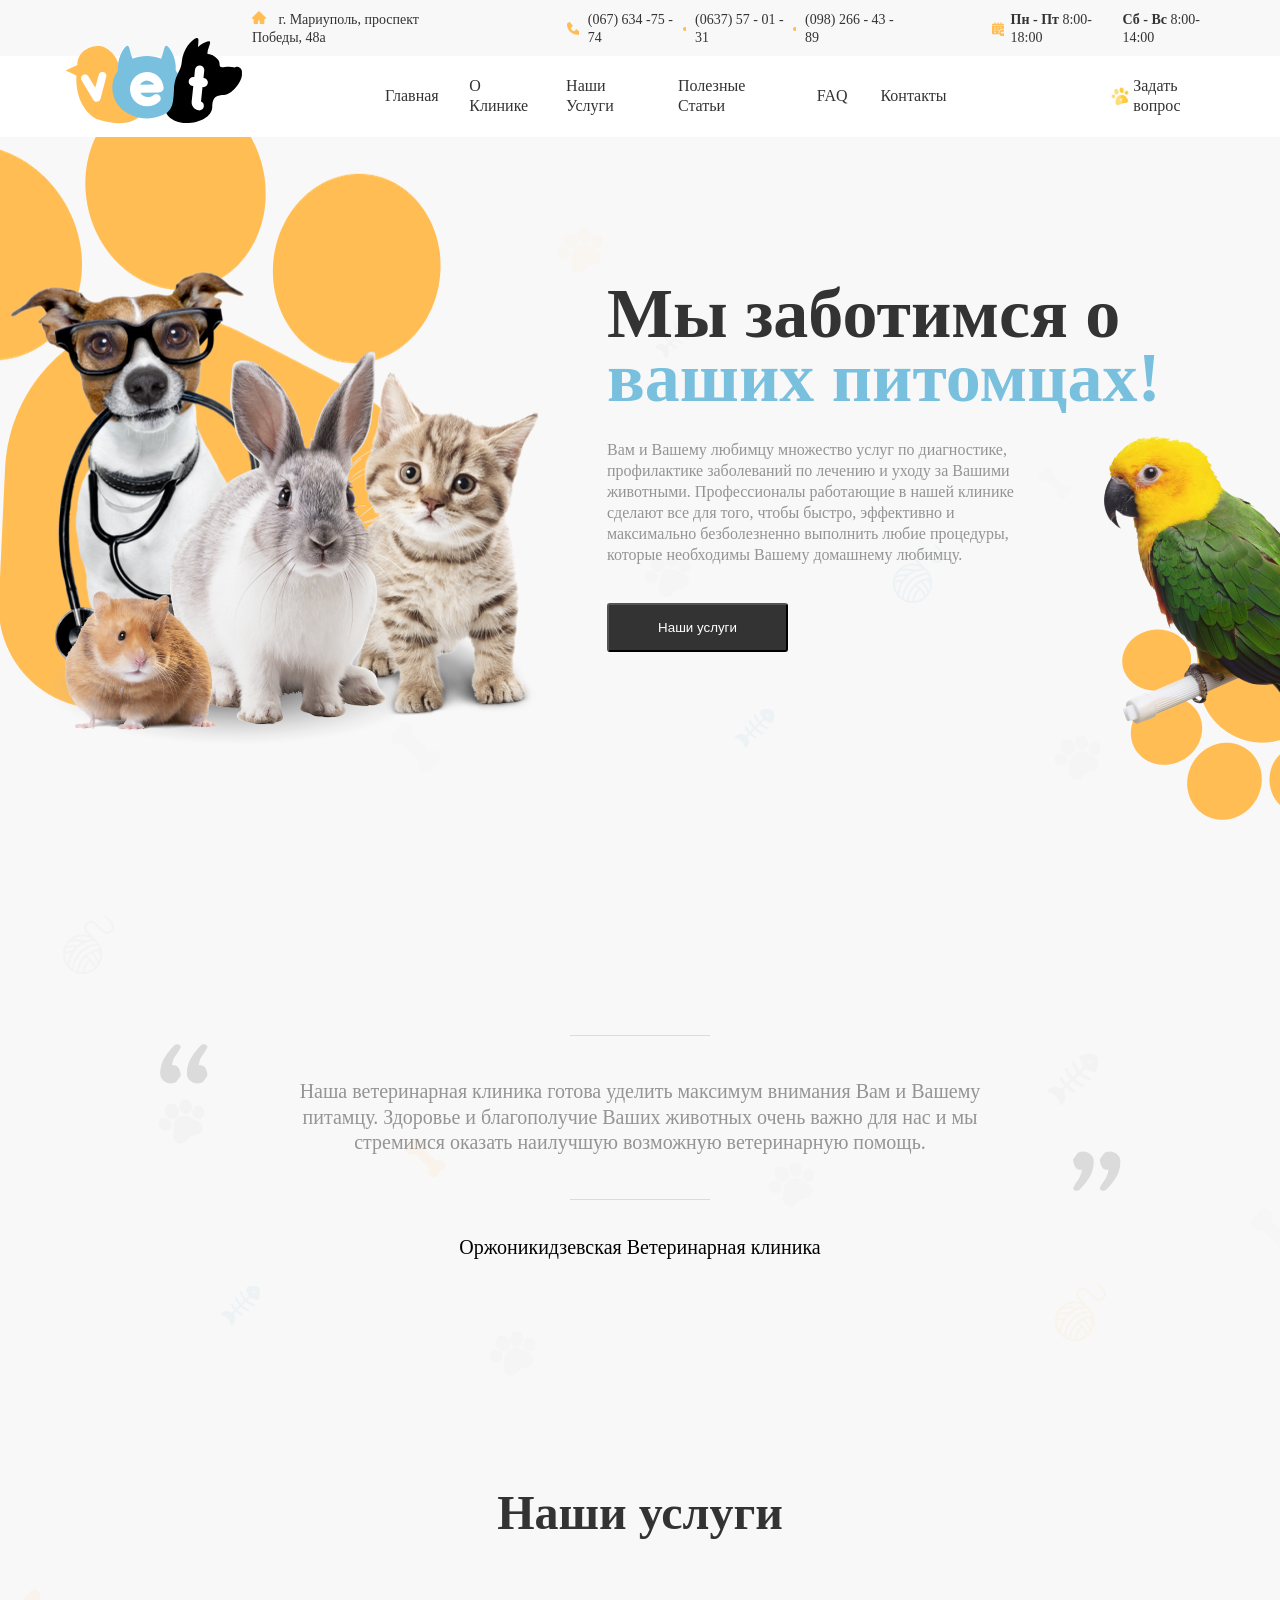
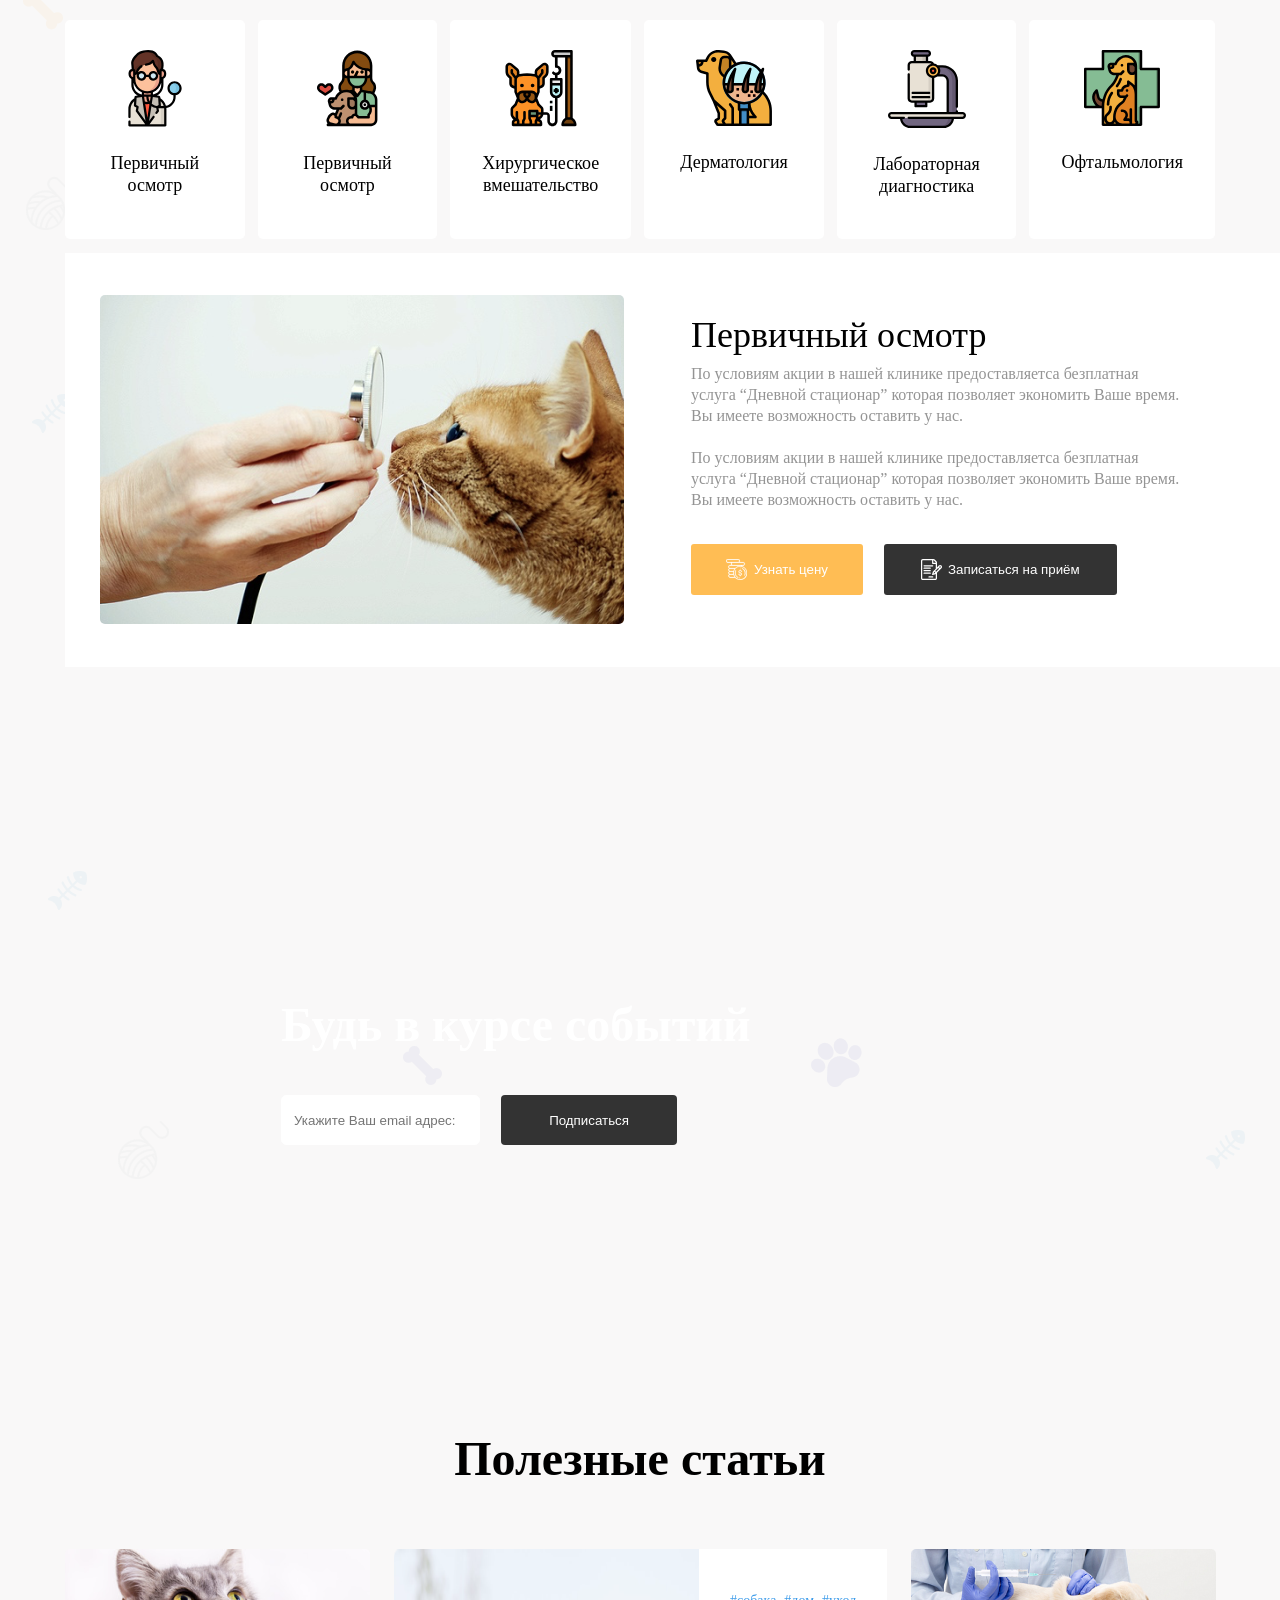
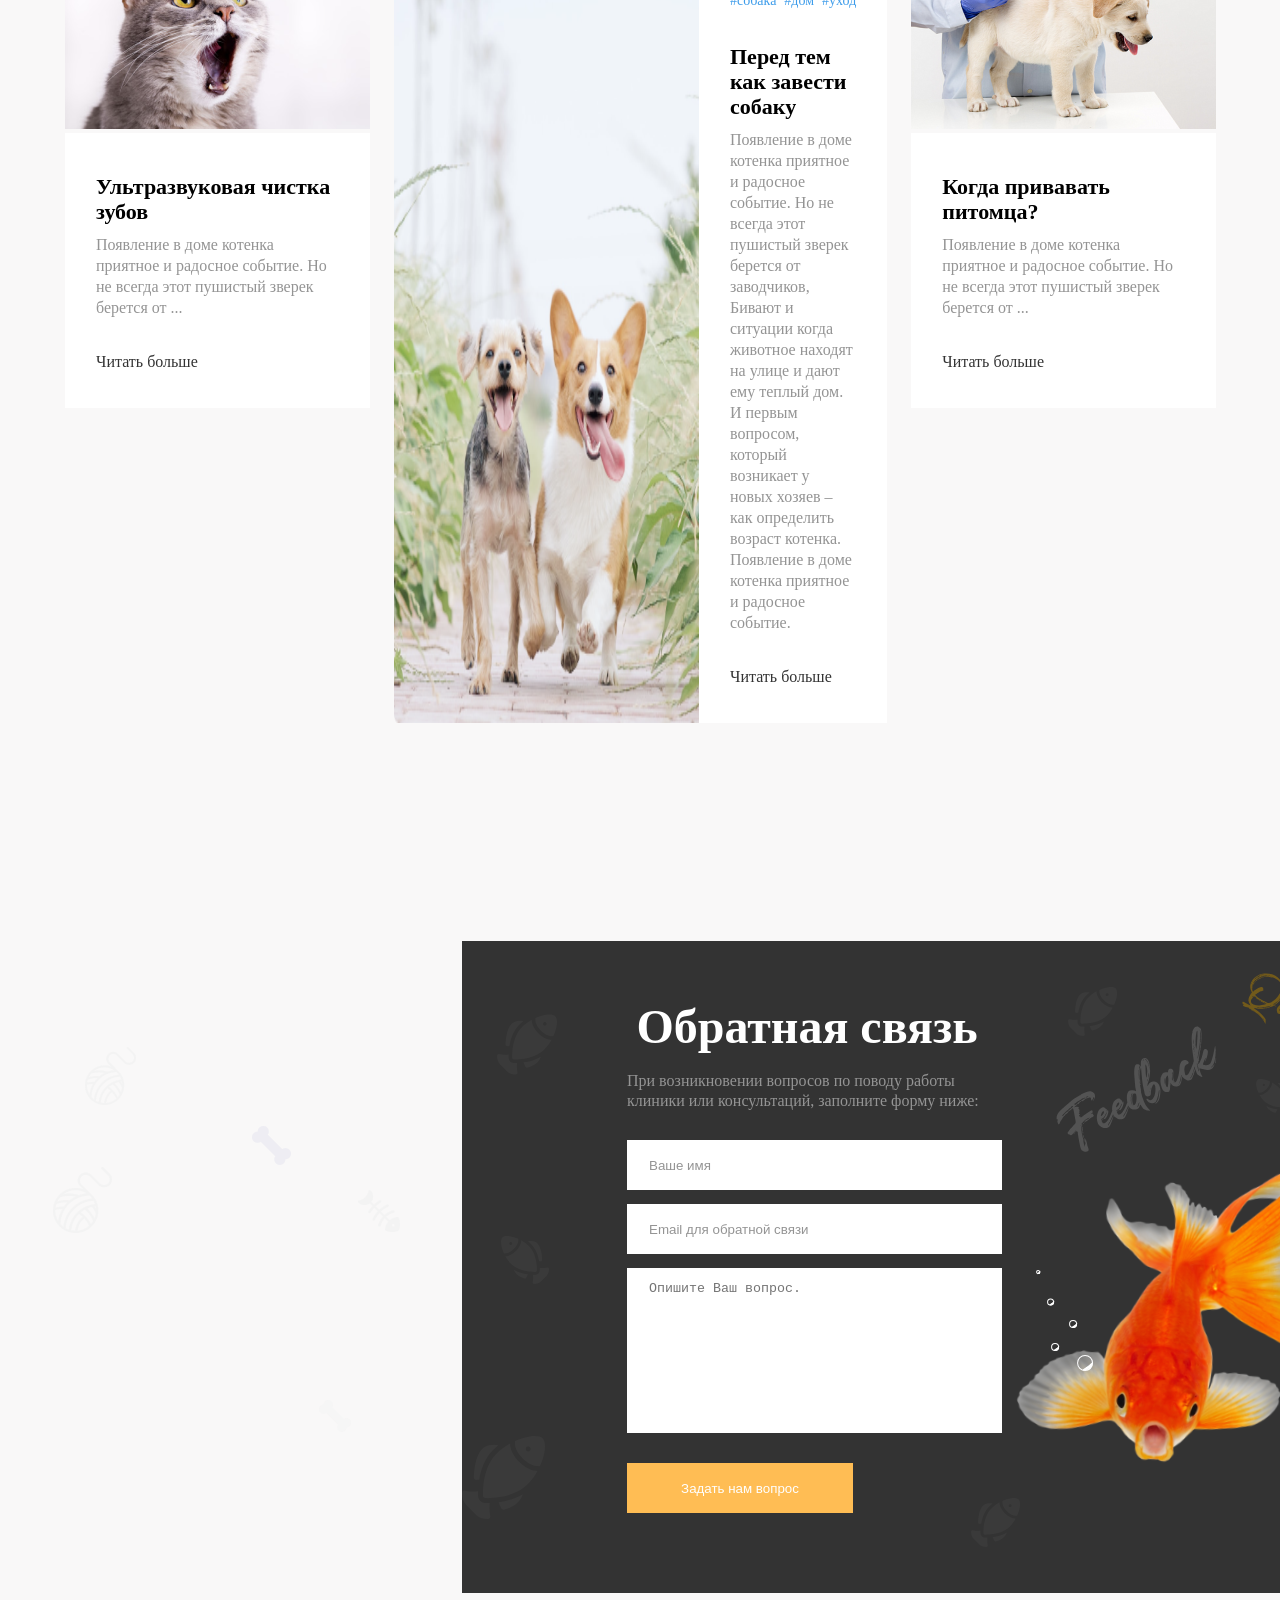
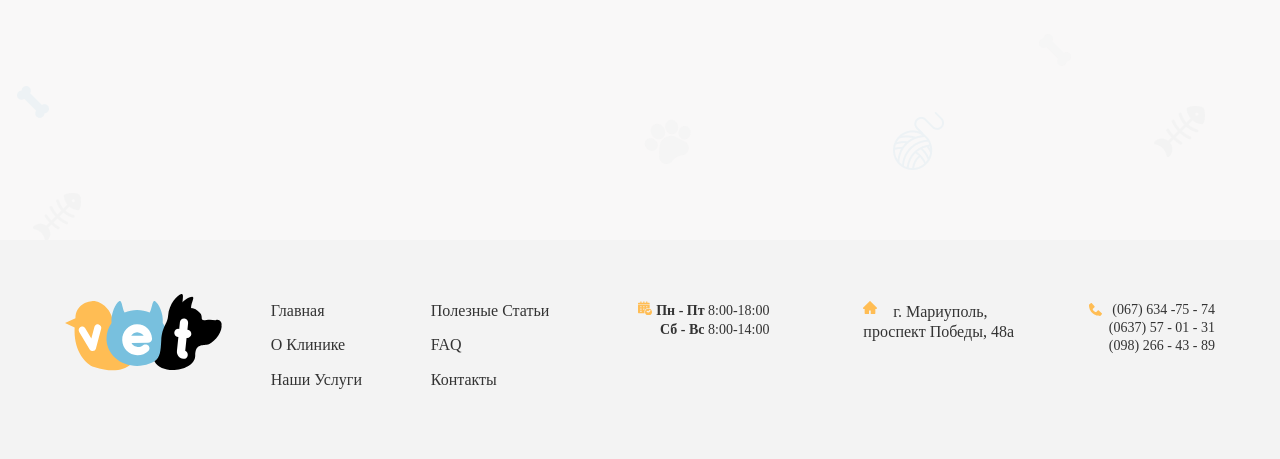
==== index.html @ 89ca469c "Birinchi commit" ====
<!DOCTYPE html>
<html lang="en">

<head>
    <meta charset="UTF-8">
    <meta name="viewport" content="width=device-width, initial-scale=1.0">
    <link rel="stylesheet" href="./main.css">
    <script src="./script.js"></script>
    <title>Exam</title>

</head>

<body>

    <header class="header-section header">
        <div class="header-topbox">
            <div class="container">
                <div class="header__top">
                    <address class="address header__address">
                        г. Мариуполь, проспект Победы, 48a
                    </address>
                    <ul class="header__top__contact__list">
                        <li class="contact__list__item"><a href="tel:0676347574" class="contact__list__link">
                                (067) 634 -75 - 74
                            </a></li>
                        <li class="contact__list__item"><a href="tel:0637570131" class="contact__list__link">(0637) 57 -
                                01 - 31</a></li>
                        <li class="contact__list__item"><a href="tel:098 2664389" class="contact__list__link">(098) 266
                                - 43 - 89</a></li>
                    </ul>
                    <ol class="header__top__time__list">
                        <li class="time__list__item">
                            <a href="#" class="time__list__link">
                                <strong>Пн - Пт </strong><time datetime="08:00-18:00">8:00-18:00</time>
                            </a>
                        </li>
                        <li class="time__list__item"><a href="#" class="time__list__link">

                                <strong>Сб - Вс </strong> <time datetime="08:00-14:00">8:00-14:00</time>

                            </a></li>
                    </ol>
                </div>
            </div>
        </div>
        <div class="header-bottombox">
            <div class="container">
                <div class="header__bottom">
                    <a href="./index.html" class="header__logo__link"><img src="./images/logo.svg" alt="logo img"
                            class="header__logo" width="177.55px" height="86.23px"></a>
                    <ul class="header__bottom__navlist">
                        <li class="navlist__item active"><a href="#" class="navlist__item__link ">Главная</a></li>
                        <li class="navlist__item"><a href="#" class="navlist__item__link">О Клинике</a></li>
                        <li class="navlist__item"><a href="#" class="navlist__item__link">Наши Услуги</a></li>
                        <li class="navlist__item"><a href="#" class="navlist__item__link">Полезные Статьи</a></li>
                        <li class="navlist__item"><a href="#" class="navlist__item__link">FAQ</a></li>
                        <li class="navlist__item"><a href="#" class="navlist__item__link">Контакты</a></li>
                    </ul>
                    <a href="#" class="header__bottom__ask">Задать вопрос</a>
                </div>
            </div>
        </div>
    </header>

    <main class="main">
        <section class="main-section">
            <div class="container">

                <div class="main-box">
                    <div class="main-info">
                        <h1 class="main__info__title">Мы заботимся о <span>ваших питомцах!</span></h1>
                        <div class="main__info__text text">
                            <p>Вам и Вашему любимцу множество услуг по диагностике, профилактике заболеваний по лечению
                                и уходу
                                за Вашими животными. Профессионалы работающие в нашей клинике сделают все для того,
                                чтобы
                                быстро, эффективно и максимально безболезненно выполнить любие процедуры, которые
                                необходимы
                                Вашему домашнему любимцу.</p>
                        </div>
                        <button class="button our__services__button">
                            Наши услуги
                        </button>
                    </div>
                </div>
            </div>
        </section>
        <section class="aside-section">
            <aside class="aside">
                <div class="container">
                    <div class="line"></div>
                    <div class="quotation-box">
                        <blockquote class="quotation-text">
                            Наша ветеринарная клиника готова уделить максимум внимания Вам и Вашему питамцу. Здоровье и
                            благополучие Ваших животных очень важно для нас и мы стремимся оказать наилучшую возможную
                            ветеринарную помощь.
                        </blockquote>
                    </div>
                    <div class="line"></div>
                    <div class="cite-box">
                        <cite class="cite">Оржоникидзевская Ветеринарная клиника</cite>
                    </div>
                </div>
            </aside>

        </section>


        <section class="services-section">
            <div class="container">
                <h2 class="services__title">Наши услуги</h2>
                <ul class="services__list">
                    <li class="services__list__item">
                        <img src="./images/see-doctor.svg" alt="see doctor image" class="services__list__image"
                            width="54" height="77">
                        <h3 class="service__list__item__title">Первичный осмотр</h3>
                    </li>
                    <li class="services__list__item">
                        <img src="./images/medic-check.svg" alt="medic check image" class="services__list__image"
                            width="61" height="77">
                        <h3 class="service__list__item__title">Первичный осмотр</h3>
                    </li>
                    <li class="services__list__item">
                        <img src="./images/filled_outline.svg" alt="filled outline" class="services__list__image"
                            width="72" height="77">
                        <h3 class="service__list__item__title">Хирургическое вмешательство</h3>
                    </li>

                    <li class="services__list__item">
                        <img src="./images/dermatologiya.svg" alt="see doctor image" class="services__list__image"
                            width="76" height="76">
                        <h3 class="service__list__item__title">Дерматология</h3>
                    </li>

                    <li class="services__list__item">
                        <img src="./images/labaratoriya.svg" alt="see doctor image" class="services__list__image"
                            width="78" height="78">
                        <h3 class="service__list__item__title">Лабораторная диагностика</h3>
                    </li>
                    <li class="services__list__item">
                        <img src="./images/oftalmologiya.svg" alt="see doctor image" class="services__list__image"
                            width="76" height="76">
                        <h3 class="service__list__item__title">Офтальмология</h3>
                    </li>
                </ul>



                <div class="fist-check">
                    <img src="./images/cat.png" alt="cat in checking image " class="first__chek__image">
                    <div class="check__info">
                        <h2 class="check__info__title">
                            Первичный осмотр
                        </h2>
                        <p class="check__info__text text">
                            По условиям акции в нашей клинике предоставляетса безплатная услуга “Дневной стационар”
                            которая позволяет экономить Ваше время. Вы имеете возможность оставить у нас. <br>
                            <br>
                            По условиям акции в нашей клинике предоставляетса безплатная услуга “Дневной стационар”
                            которая позволяет экономить Ваше время. Вы имеете возможность оставить у нас.
                        </p>
                        <div class="check__info__buttons">
                            <button class="button__price">Узнать цену</button>
                            <button class="registration">Записаться на приём</button>
                        </div>
                    </div>
                </div>
            </div>
        </section>


        <section class="newsletter-signup">
            <div class="container">
                <div class="signup-content">
                    <h2 class="signup-title">Будь в курсе событий</h2>
                    <form action="https://echo.htmlacademy.ru" class="signup-form" id="newsletterForm" method="post">
                        <input type="email" id="email" name="email" class="email-input"
                            placeholder="Укажите Ваш email адрес:" required>

                        <button type="submit" class=" button signup-button">Подписаться</button>
                    </form>

                </div>
            </div>
        </section>

        <section class="about__animals">
           <div class="container">
            <h2 class="animals__title">Полезные статьи</h2>
            <ol class="animals__list">
                <li class="animals__list__item"><img src="./images/openmouse__cat.png" alt="open mouse cat" class="animal-img">
                    <div class="animalslist__iteminfo">
                    <h3 class="animalslist__itemtitle">
                        Ультразвуковая чистка зубов
                    </h3>
                    <p class="animalslist__itemtext text">Появление в доме котенка приятное и радосное событие. Но не всегда этот пушистый зверек берется от ...</p>
                    <a href="#" class="animalslist__itemlink">Читать больше</a></div>
                </li>
                
                <li class="animals__list__item animals__list__item2"><img src="./images/twodog.png" alt="two dog img" class="animal-img">
                 <div class="animalslist__iteminfo">
                    <ul class="linklist">
                        <li class="linklist__item"> <a href="#" class="linklist__itemlink">#собака</a></li>
                        <li class="linklist__item"> <a href="#" class="linklist__itemlink">#дом</a></li>
                        <li class="linklist__item"> <a href="#" class="linklist__itemlink">#уход</a></li>
                       </ul>
                        <h3 class="animalslist__itemtitle">
                            Перед тем как завести собаку
                        </h3>
                        <p class="animalslist__itemtext text">Появление в доме котенка приятное и радосное событие. Но не всегда этот пушистый зверек берется от заводчиков, Бивают и ситуации когда животное находят на улице и дают ему теплый дом. И первым вопросом, который возникает у новых хозяев – как определить возраст котенка. Появление в доме котенка приятное и радосное событие.</p>
                        <a href="#" class="animalslist__itemlink">Читать больше</a>
                 </div>
                </li>


                <li class="animals__list__item"><img src="./images/puppy.png" alt="little puppy" class="animal-img">
                    <div class="animalslist__iteminfo">
                    <h3 class="animalslist__itemtitle">
                        Когда привавать питомца?                    </h3>
                    <p class="animalslist__itemtext text">Появление в доме котенка приятное и радосное событие. Но не всегда этот пушистый зверек берется от ...</p>
                    <a href="#" class="animalslist__itemlink">Читать больше</a></div>
                </li>
            </ol>
           </div>
        </section>

        <section class="map-section">
        
                <div class="map-wrapper">
                    <iframe src="https://yandex.uz/map-widget/v1/?ll=69.278268%2C41.344172&mode=search&ol=geo&ouri=ymapsbm1%3A%2F%2Fgeo%3Fdata%3DCgoxNTIyNDkyOTQyEilPyrt6YmVraXN0b24sIFRvc2hrZW50LCBJZnRpeG9yIGtvyrtjaGFzaSIKDbmNikIVBWIlQg%2C%2C&utm_campaign=desktop&utm_medium=search&utm_source=maps&z=14.57" width="462" height="652"></iframe>
                    <div class="map-background"> <div class="container">
                <div class="contact-part">
                    <h2 class="contact-title">Обратная связь</h2>
                  <div class="contact-paragraph"><p >При возникновении вопросов по поводу работы клиники или консультаций, заполните форму ниже:</p></div>  
                    <form class="contact-form" action="https://echo.htmlacademy.ru" method="post">
                        <input class="name-input" type="text" name="name" placeholder="Ваше имя" required>
                        <input type="input-email" name="email" placeholder="Email для обратной связи" required>
                        <textarea class="text-area" name="message" placeholder="Опишите Ваш вопрос." rows="4" required></textarea>
                        <button class="question" type="submit">Задать нам вопрос</button>
                    </form>
                    <div id="message"></div>
                </div>
            </div></div>
               
            </div>
        </section>








    </main>


<!----------------------------------Footer section--------------------------------------->

    <footer class="footer">
        <div class="container">
            <ul class="footer__list">
                <li class="footerlist__item"> 
                    <a href="./index.html" class="footer__logo__link"><img
                            src="./images/logo.svg" alt="footer logo image" widt="158" height="76.74"
                            class="footer__logo__img"></a></li>
                <li class="footerlist__item footer__navone">
                    <ul class="footernav">
                        <li class="footernav__item"><a href="#" class="navlist__item__link">Главная</a></li>
                        <li class="footernav__item"><a href="#" class="navlist__item__link">О Клинике</a></li>
                        <li class="footernav__item"><a href="#" class="navlist__item__link">Наши Услуги</a></li>
                    </ul>
                </li>
                <li class="footerlist__item footer__navtwo">
                    <ul class="footernav">
                        <li class="footernav__item"><a href="#" class="navlist__item__link">Полезные Статьи</a></li>
                        <li class="footernav__item"><a href="#" class="navlist__item__link">FAQ</a></li>
                        <li class="footernav__item"><a href="#" class="navlist__item__link">Контакты</a></li>
                    </ul>
                </li>
                <li class="footerlist__item footerlist__timeitem ">
                    <ol class="footer__time__list">
                        <li class="footer__timelist__item">
                            <a href="#" class="footer__timelist__link">
                                <strong>Пн - Пт </strong><time datetime="08:00-18:00">8:00-18:00</time>
                            </a>
                        </li>
                        <li class="footer__timelist__item">
                            <a href="#" class="footer__timelist__link">
                                <strong>Сб - Вс </strong> <time datetime="08:00-14:00">8:00-14:00</time>
                            </a>
                        </li>
                    </ol>
                </li>
                <li class="footerlist__item foooterlist__addressitem">
                        <address class="address footer__address">
                            г. Мариуполь, проспект Победы, 48a
                        </address>
                </li>
                <li class="footerlist__item">
                    <ul class="footer__contact__list">
                        <li class="footercontact__listitem"><a href="tel:0676347574" class="footercontact__listlink">
                                (067) 634 -75 - 74
                            </a></li>
                        <li class="footercontact__listitem"><a href="tel:0637570131" class="footercontact__listlink">(0637) 57 -
                                01 - 31</a></li>
                        <li class="footercontact__listitem"><a href="tel:098 2664389" class="footercontact__listlink">(098) 266
                                - 43 - 89</a></li>
                    </ul>
                </li>
            </ul>
        </div>
    </footer>

<!----------------------------------/Footer section--------------------------------------->
</body>

</html>
---- main.css ----
@font-face {
    font-family: "Futura PT", "Arial", sans-serif;
    src: url("./fonts/FuturaCyrillicMedium.woff2") format("woff2");
}

* {
    margin: 0;
    padding: 0;
    box-sizing: border-box;
}

.container {
    max-width: 1433px;
    margin: 0 auto;
    padding: 0 65px;
}

body {
    background-image: url("./images/bgimg.png");
    font-family: "Future PT";
    background-color: #F9F8F8;
    overflow-x:hidden;
}

a {
    text-decoration: none;
}

ol,
ul {
    list-style: none;
}

.button {
    background-color: #333333;
    padding: 15px 48px;
    color: white;
    border-radius: 3px;
    cursor: pointer;
}
.address{
    font-style: normal;
    color: #333333;
    font-weight: 500;
    line-height: 17.95px;
}
.address::before {
    background-image: url("./images/address_img.svg");
    background-repeat: no-repeat;
    display: inline-block;
    content: "";
    margin-right: 9px;
}
.text{
   
    font-size: 16px;
    font-weight: 400;
    line-height: 21px;
    color: #949494;

    
}




.header-topbox {

    background-color: #F9F8F8;
    background-image: none;

}

.header__top {
    width: 100%;
    display: flex;
    gap: 98px;
    padding: 11px 0 9px 187px;
}


.header__address::before {
    width: 14px;
    height: 13px;
}

.header__address {
   
    
    font-size: 14px;
    line-height: 17.95px;
    margin-right: 8px;


}

.header__top__contact__list {
    display: flex;
    gap: 9px;
}

.contact__list__item {
    display: flex;
    align-items: center;
}

.contact__list__item::before {
    background-repeat: no-repeat;
    display: inline-block;
    margin-right: 9px;
    content: "";
}

.contact__list__item:nth-child(1)::before {
    
    background-image: url("./images/tel_img.svg");
    width: 14px;
    height: 13px;
}

.contact__list__item:nth-child(2)::before {
    background-image: url("./images/ellipse.svg");
    width: 4px;
    height: 4px;
}

.contact__list__item:nth-child(3)::before {
    background-image: url("./images/ellipse.svg");
    width: 4px;
    height: 4px;
}

.contact__list__link {

    font-size: 14px;
    font-weight: 500;
    line-height: 17.95px;
    color: #333333;


}

.header__top__time__list {
    display: flex;
    gap: 17px;

}

.time__list__item {
    display: flex;
    align-items: center;
}

.time__list__item:nth-child(1)::before {
    background-image: url("./images/calendar.svg");
    background-repeat: no-repeat;
    display: inline-block;
    margin-right: 7px;
    width: 14px;
    height: 14px;
    content: "";
}

.time__list__link {
    font-size: 14px;
    font-weight: 500;
    line-height: 17.95px;
    color: #333333;
}

.header-bottombox {
    background-color: white;
}

.header__bottom {
    display: flex;
    align-items: center;
    position: relative;
    padding: 20px 0;
    width: 100%;
}

.header__logo__link {
    position: absolute;
    top: -18px;

}

.header__bottom__navlist {
    width: 692px;
    display: flex;
    align-items: center;
    justify-content: space-between;
    margin-right: 163px;
    margin-left: 287px;
}

.navlist__item__link,
.header__bottom__ask {
    font-size: 16px;
    font-weight: 500;
    line-height: 20.51px;
    color: #333333;
}

.navlist__item {
    display: flex;
    align-items: center;
}

.navlist__item::before {
    opacity: 0;
    display: inline-block;
    background-image: url("./images/active.svg");
    background-repeat: no-repeat;
    background-size: cover;
    width: 20.85px;
    height: 20.85px;
    content: "";
    margin-right: 12.14px;

}

.navlist__item:hover::before {
    opacity: 1;
}

.header__bottom__ask {
    display: flex;
    align-items: center;
}

.header__bottom__ask::before {
    display: inline-block;
    background-image: url("./images/petimg.png");
    background-repeat: no-repeat;
    background-size: cover;
    width: 23px;
    height: 21px;
    content: "";
    margin-right: 4px;
}

.main-section {
    background-size: 870px 834px, 350px 430px;
    background-image: url("./images/vet_clinic_resized.png"), url("./images/birdd_resized.png");
    background-repeat: no-repeat;
    background-position: calc(50% - 504px) calc(50% - 215px), calc(50% + 608px) calc(50% + 65px);
}

.main-box {
    padding: 145px 0 290px;
    display: flex;
    justify-content: flex-end;
}

.main-info {
    width: 608px;
}

.main__info__title {
    font-size: 70px;
    font-weight: 700;
    line-height: 64px;
    color: #333333;
    margin-bottom: 29px;
}

span {
    color: rgb(120, 192, 222)
}

.main__info__text {
    width: 440px;
    margin-bottom: 38px;
}

.our__services__button {
    width: 181px;
    margin-bottom: 93px;

}

.aside {
    width: 1134px;
    margin: 0 auto;
    display: flex;
    align-items: center;
}

.line {
    width: 140px;
    height: 1px;
    background-color: #DBDBDB;
    margin: 0 auto;
}

.quotation-box {

    display: flex;
    padding: 43px 105px;
    position: relative;
}

.quotation-text {
    width: 753px;
    font-size: 20px;
    font-weight: 400;
    line-height: 25.64px;
    text-align: center;
    color: #949494;
}

.quotation-box::before {
    position: absolute;
    top: 8px;
    left: 0;
    display: inline-block;
    background-image: url("./images/quoteee.svg");
    background-repeat: no-repeat;
    background-size: 50px 40px;
    width: 50px;
    height: 40px;
    content: "";


}

.quotation-box::after {
    position: absolute;
    bottom: 8px;
    right: 0;
    display: inline-block;
    background-image: url("./images/quotee.svg");
    background-repeat: no-repeat;
    background-size: 50px 40px;
    width: 50px;
    height: 40px;
    content: "";

}

cite {
    display: block;
    width: 100%;
    text-align: center;
    margin: 35px auto;
    font-size: 20px;
    font-weight: 500;
    line-height: 25.64px;
    font-style: normal;

}


/* service section styles */
.services-section {
    padding: 127px 0;
}

.services__title {
    margin: 64px auto 80px;
    text-align: center;
    font-size: 48px;
    font-weight: 700;
    line-height: 54px;
    color: #333333;

}

.services__list {
    display: flex;
    gap: 13px;
    justify-content: center;
}

.services__list__item {
    width: 193px;
    background-color: white;
    border-radius: 5px;
    text-align: center;
    padding: 30px 32px;

}

.services__list__image {
    margin-bottom: 21px;

}

.service__list__item__title {
    margin-bottom: 12px;
    font-size: 18px;
    font-weight: 500;
    line-height: 22px;

}

.fist-check {
    width: 1223px;
    background-color: white;
    display: flex;
    align-items:center;
    gap:67px;
    margin:14px auto;
    padding: 42px 105px 43px 35px ;
}
.first__chek__image{
    border-radius: 5px;
}
.check__info__title{
    font-size: 36px;
    font-weight: 500;
    line-height: 20px;
    text-align: left;
    margin-bottom:18px;

  
}
.check__info__text{
    margin-bottom: 34px;
}

.check__info__buttons{
    display: flex;
    gap:21px;
}
.button__price{
        background-color:  #FFBD54;
        border-radius: 3px;
    padding:15px 35px;
    border: none;
    color:white;
    display: flex;
    align-items: center;
}
.button__price::before{
    background-repeat: no-repeat;
    display: inline-block;
    margin-right: 7px;
    content: "";
    background-image: url("./images/money.svg");
    width: 21px;
    height: 21px;
  
}
.registration{
    background-color: #333333;
    border-radius: 3px;
   padding:15px 37px;
   border: none;
   color:white;
   display: flex;
   align-items: center;

}
.registration::before{
    background-repeat: no-repeat;
    display: inline-block;
    margin-right: 6px;
    content: "";
    background-image: url("./images/registration-icon.svg");
    width: 21px;
    height: 21px;
  
}

/* News letter signup section styles */


.newsletter-signup {
    background-image: url("./images/dogblue.svg");
    background-size: contain;
    background-position: center;
    background-repeat: no-repeat;
    align-items: center;
    position: relative; 
    padding:80px 0 0 0 ;
  }
  
  .email-input {
    padding: 12px;
    border: 1px solid #ccc;
    border-radius: 4px;
    outline: none;
    box-sizing: border-box;
  }
  
  .email-input:focus {
    border-color: orange;
    border-width: 2px;
    color:#333;
  }
  
  
  .signup-content {
    padding: 127px 538px 153px 216px;
    color: #333;
  }
  
  .signup-title {
    color: #FFFFFF;
    width: 494px;
    height: 48px;
    font-size: 48px;
    font-weight: 700;
    line-height: 20px;
    margin-bottom: 32px;
  
  }
  
  .signup-form {
    display: flex; 
    gap:21px;
    align-items: center;
  }
  
  .email-input {
    border-radius: 5px;
    border-color: #fff;
    background-color: #fff;
    color:  #949494;
    width: 335px;
    height: 50px;
  }
  
  .signup-button {
    width: 188px;
    height: 50px;
    border-radius: 3px;
    background-color: #333;
    color: white;
    border: none;
    border-radius: 4px;
    cursor: pointer;
  
  }
  
  .signup-button:hover {
    background-color: #555;
  }
  
  #message {
    margin-top: 10px;
    color: #333;
    display: none;
  }


/* Animals list */


.animals__title{
   
    font-size: 48px;
    font-weight: 700;
    line-height: 20px;
    text-align: center;
    margin-bottom: 80px;
    margin-top: 151px;
 
}

.animals__list{
    display: flex;
    gap:24px; 
    margin-bottom: 109px;
}


.animals__list__item{
    border:1px;
}
.animals__list__item2{
    display: flex;
}
.animalslist__iteminfo{
    padding:41px 31px 35px 31px;
    background-color: white;
}
.animalslist__itemtitle{
    color: #000000;
    font-size: 22px;
    font-weight: 700;
    line-height: 25px;
    text-align: left;
    margin-bottom:10px;
}
.animalslist__itemtext{
    margin-bottom: 34px;
}
.linklist{
    display: flex;
    gap:8px;
    font-size: 14px;
    font-weight: 400;
    line-height: 22px;
    text-align: left;
  
    margin-bottom: 32px;
}
.linklist__itemlink{
    color: #3D9CEA;
}
.animalslist__itemlink{
  
    font-size: 16px;
    font-weight: 500;
    line-height: 20.51px;
   
   color:#333;    
}
/* Map contact section */

.map-section{
    display: flex;
   
}
.map-wrapper{
    display: flex;
    margin:0 auto;
  }
  .map-background{
    background-color: #333;
    background-image: url("./images/feedback-bg.svg");
    width: 987.86px;
    height: 652px;
    background-size: contain;
    background-repeat: no-repeat;

  }
 
  
  .map-section{
    padding: 109px 0 247px 0;
   }
  .map-wrapper {
    display: flex;
  }
  .map-section iframe {
    border: none;
  }
  
  
  .contact-part {
 
   
    padding: 55px 376px 74px 100px;
  
  }
  
  .contact-form input,
  .contact-form textarea {
    box-sizing: border-box;
    border: none;
    margin-bottom: 14px;
    background-color: #fff;
    color: #333;
    display: flex;
    height: 50px;
    flex-direction: column;
    outline: none;
    width: 375px;
    padding: 13px 22px;
    resize: none;
  }
  
  .contact-form input::placeholder {
    color: #949494;
  }
  
  .contact-form textarea {
    width: 375px;
    height: 165px;
  }
  
  .contact-title {
    text-align: center;
    margin-bottom: 14px;
    font-size: 48px;
    font-weight: 700;
    line-height: 61.54px;
    width: 360px;
    color: #fff;
  }
  
  .contact-paragraph {
    font-size: 16px;
    font-weight: 400;
    line-height: 20px;
    width: 354px;
    color: #949494;
    display: flex;
    margin-bottom: 29px;
  }
  
  
  .question {
    width: 226px;
    margin-top: 16px;
    height: 50px;
    background-color: #FFBD54;
    color: #fff;
    border: none;
    cursor: pointer;
    transition: background-color 0.3s ease;
  }
  


/* Footer section styles */
.footer{
    background-color: #F3F3F3;

}
.footer__list{
    display: flex;
   justify-content: space-between;
    padding:61px 0 69px 0;
}

.footer__logo__img{
    margin-top:-7px;
}

.footernav{
    display: flex;
    flex-direction: column;
    gap:14px;
   
}
.footer__navone{
    margin-right: 20px;
}
.footer__navtwo{
    margin-right: 40px;
}
.footerlist__timeitem{
    margin-right:45px;
}
.footer__time__list {
    display: flex;
    flex-direction: column;
    align-items: flex-end;
}
.footer__timelist__item:nth-child(1):before {
    background-image: url("./images/calendar.svg");
    background-repeat: no-repeat;
    display: inline-block;
    width: 14px;
    height: 14px;
    content: "";
}
.footer__timelist__link {
    font-size: 14px;
    font-weight: 500;
    line-height: 17.95px;
    color: #333333;
}

.foooterlist__addressitem {
    width: 157px;
    margin-right:20.16px;
   
}

.footer__address {
    font-size: 16px;
    line-height: 20.51px;
    font-size:16px;
    
}

.footer__address::before {
    width: 16.84px;
    height: 16px;
}


.footer__contact__list {
    display: flex;
    flex-direction: column;
    align-items: flex-end;
}

.footercontact__listitem {
    display: flex;
    align-items: center;
}
.footercontact__listitem:nth-child(1)::before {
    background-image: url("./images/tel_img.svg");
    background-repeat: no-repeat;
    display: inline-block;
    margin-right: 9px;
    content: "";
    width: 14px;
    height: 13px;
}
.footercontact__listlink {
    font-size: 14px;
    font-weight: 500;
    line-height: 17.95px;
    color: #333333;

}
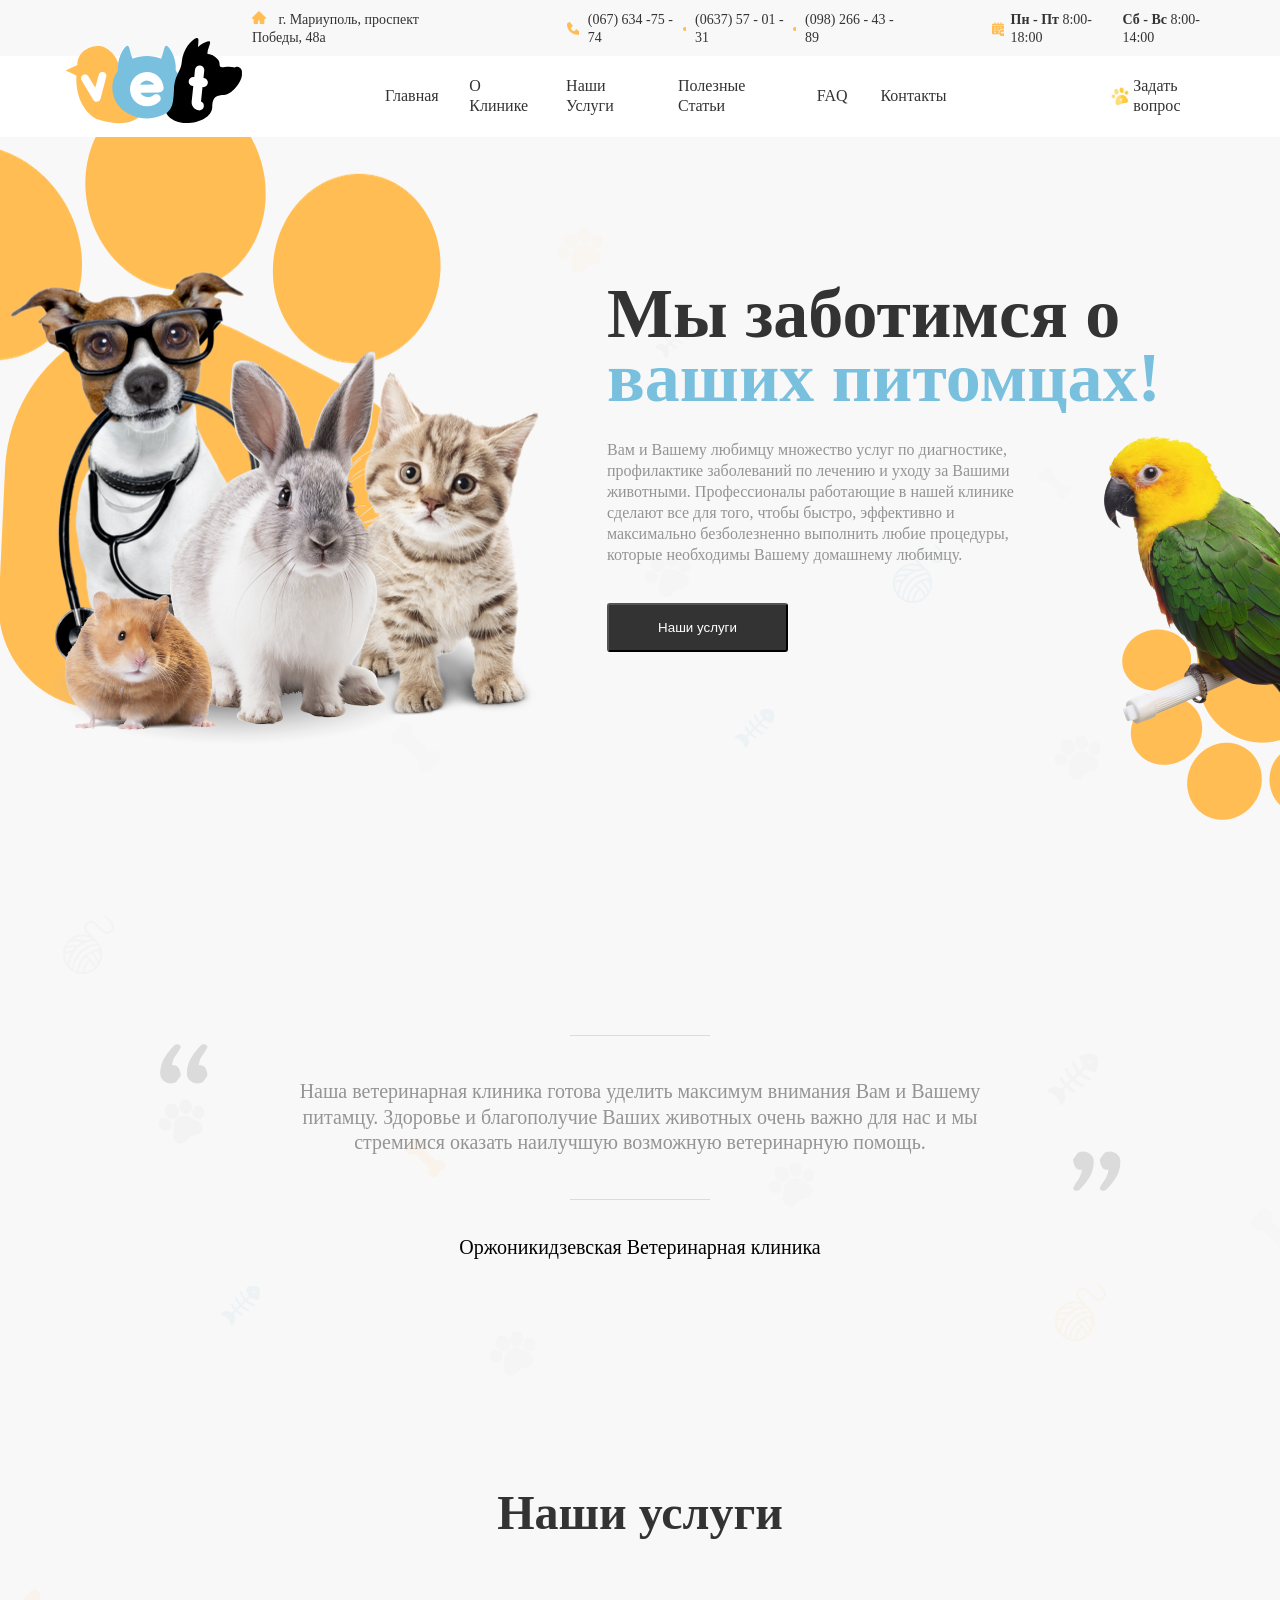
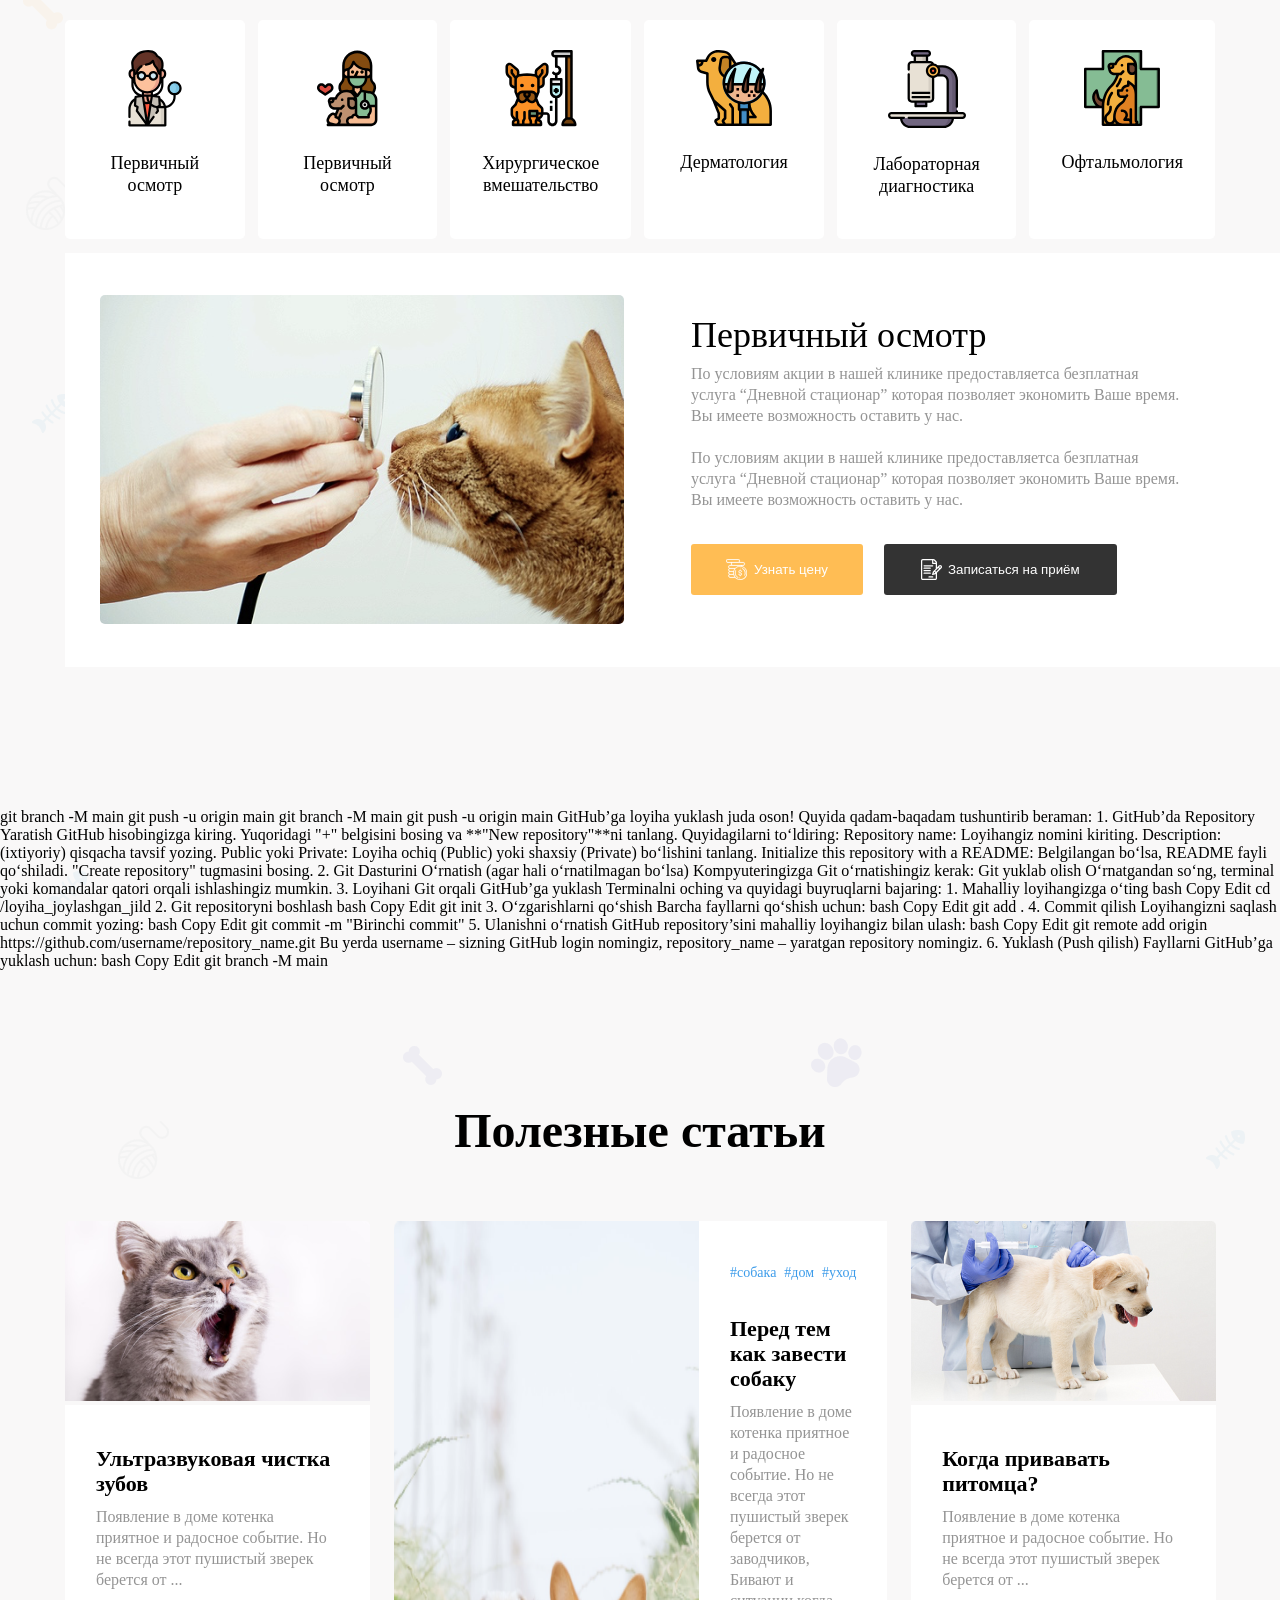
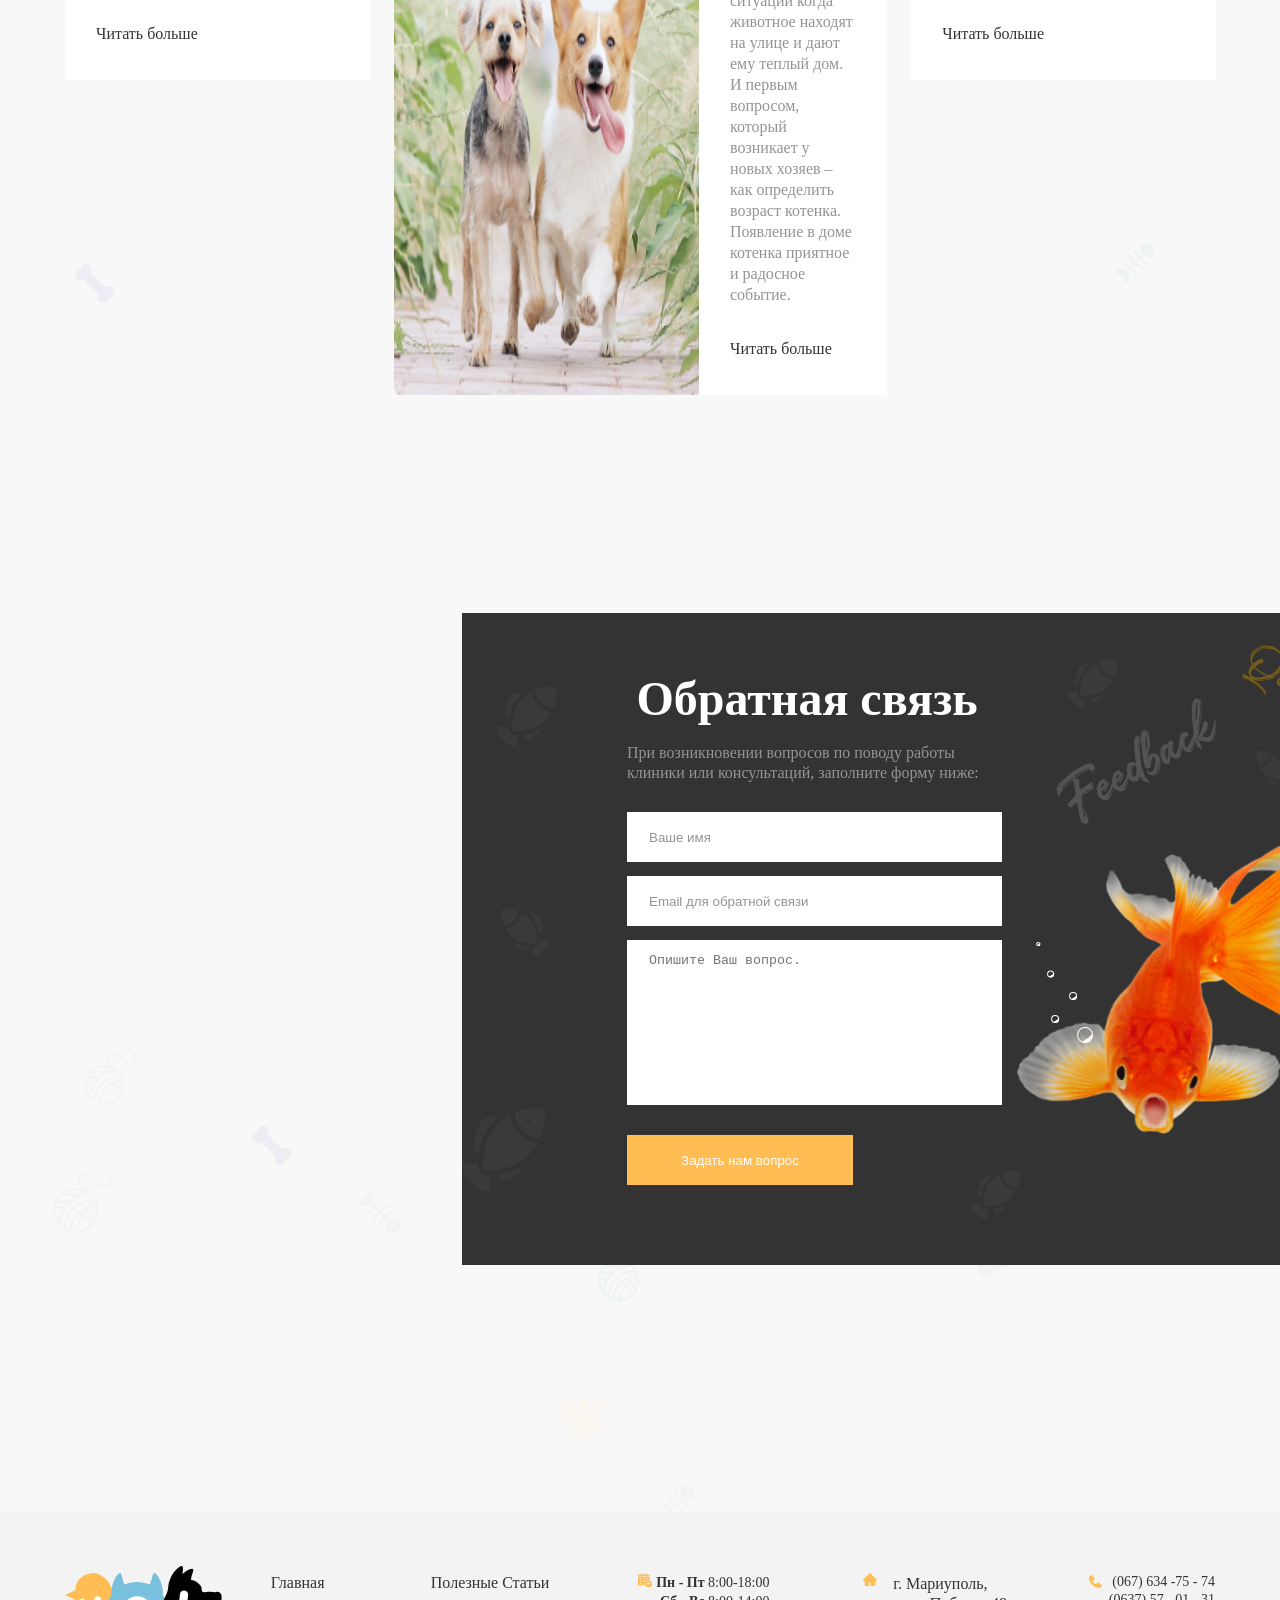
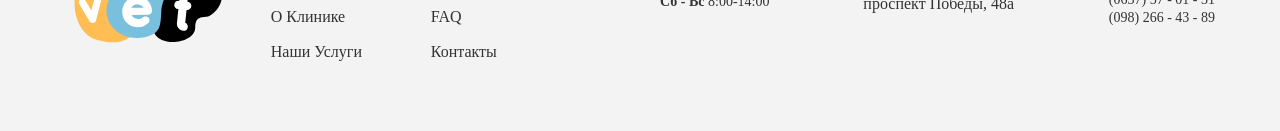
==== commit 891d947e: "Konfliktlar hal qilindi" ====
--- a/index.html
+++ b/index.html
@@ -169,20 +169,71 @@
         </section>
 
 
-        <section class="newsletter-signup">
-            <div class="container">
-                <div class="signup-content">
-                    <h2 class="signup-title">Будь в курсе событий</h2>
-                    <form action="https://echo.htmlacademy.ru" class="signup-form" id="newsletterForm" method="post">
-                        <input type="email" id="email" name="email" class="email-input"
-                            placeholder="Укажите Ваш email адрес:" required>
-
-                        <button type="submit" class=" button signup-button">Подписаться</button>
-                    </form>
-
-                </div>
-            </div>
-        </section>
+        git branch -M main
+        git push -u origin main
+        git branch -M main
+        git push -u origin main
+
+        GitHub’ga loyiha yuklash juda oson! Quyida qadam-baqadam tushuntirib beraman:
+
+        1. GitHub’da Repository Yaratish
+        GitHub hisobingizga kiring.
+        Yuqoridagi "+" belgisini bosing va **"New repository"**ni tanlang.
+        Quyidagilarni to‘ldiring:
+        Repository name: Loyihangiz nomini kiriting.
+        Description: (ixtiyoriy) qisqacha tavsif yozing.
+        Public yoki Private: Loyiha ochiq (Public) yoki shaxsiy (Private) bo‘lishini tanlang.
+        Initialize this repository with a README: Belgilangan bo‘lsa, README fayli qo‘shiladi.
+        "Create repository" tugmasini bosing.
+        2. Git Dasturini O‘rnatish (agar hali o‘rnatilmagan bo‘lsa)
+        Kompyuteringizga Git o‘rnatishingiz kerak:
+        
+        Git yuklab olish
+        O‘rnatgandan so‘ng, terminal yoki komandalar qatori orqali ishlashingiz mumkin.
+        
+        3. Loyihani Git orqali GitHub’ga yuklash
+        Terminalni oching va quyidagi buyruqlarni bajaring:
+        
+        1. Mahalliy loyihangizga o‘ting
+        bash
+        Copy
+        Edit
+        cd /loyiha_joylashgan_jild
+        2. Git repositoryni boshlash
+        bash
+        Copy
+        Edit
+        git init
+        3. O‘zgarishlarni qo‘shish
+        Barcha fayllarni qo‘shish uchun:
+        
+        bash
+        Copy
+        Edit
+        git add .
+        4. Commit qilish
+        Loyihangizni saqlash uchun commit yozing:
+        
+        bash
+        Copy
+        Edit
+        git commit -m "Birinchi commit"
+        5. Ulanishni o‘rnatish
+        GitHub repository’sini mahalliy loyihangiz bilan ulash:
+        
+        bash
+        Copy
+        Edit
+        git remote add origin https://github.com/username/repository_name.git
+        Bu yerda username – sizning GitHub login nomingiz, repository_name – yaratgan repository nomingiz.
+        
+        6. Yuklash (Push qilish)
+        Fayllarni GitHub’ga yuklash uchun:
+        
+        bash
+        Copy
+        Edit
+        git branch -M main                
 
         <section class="about__animals">
            <div class="container">
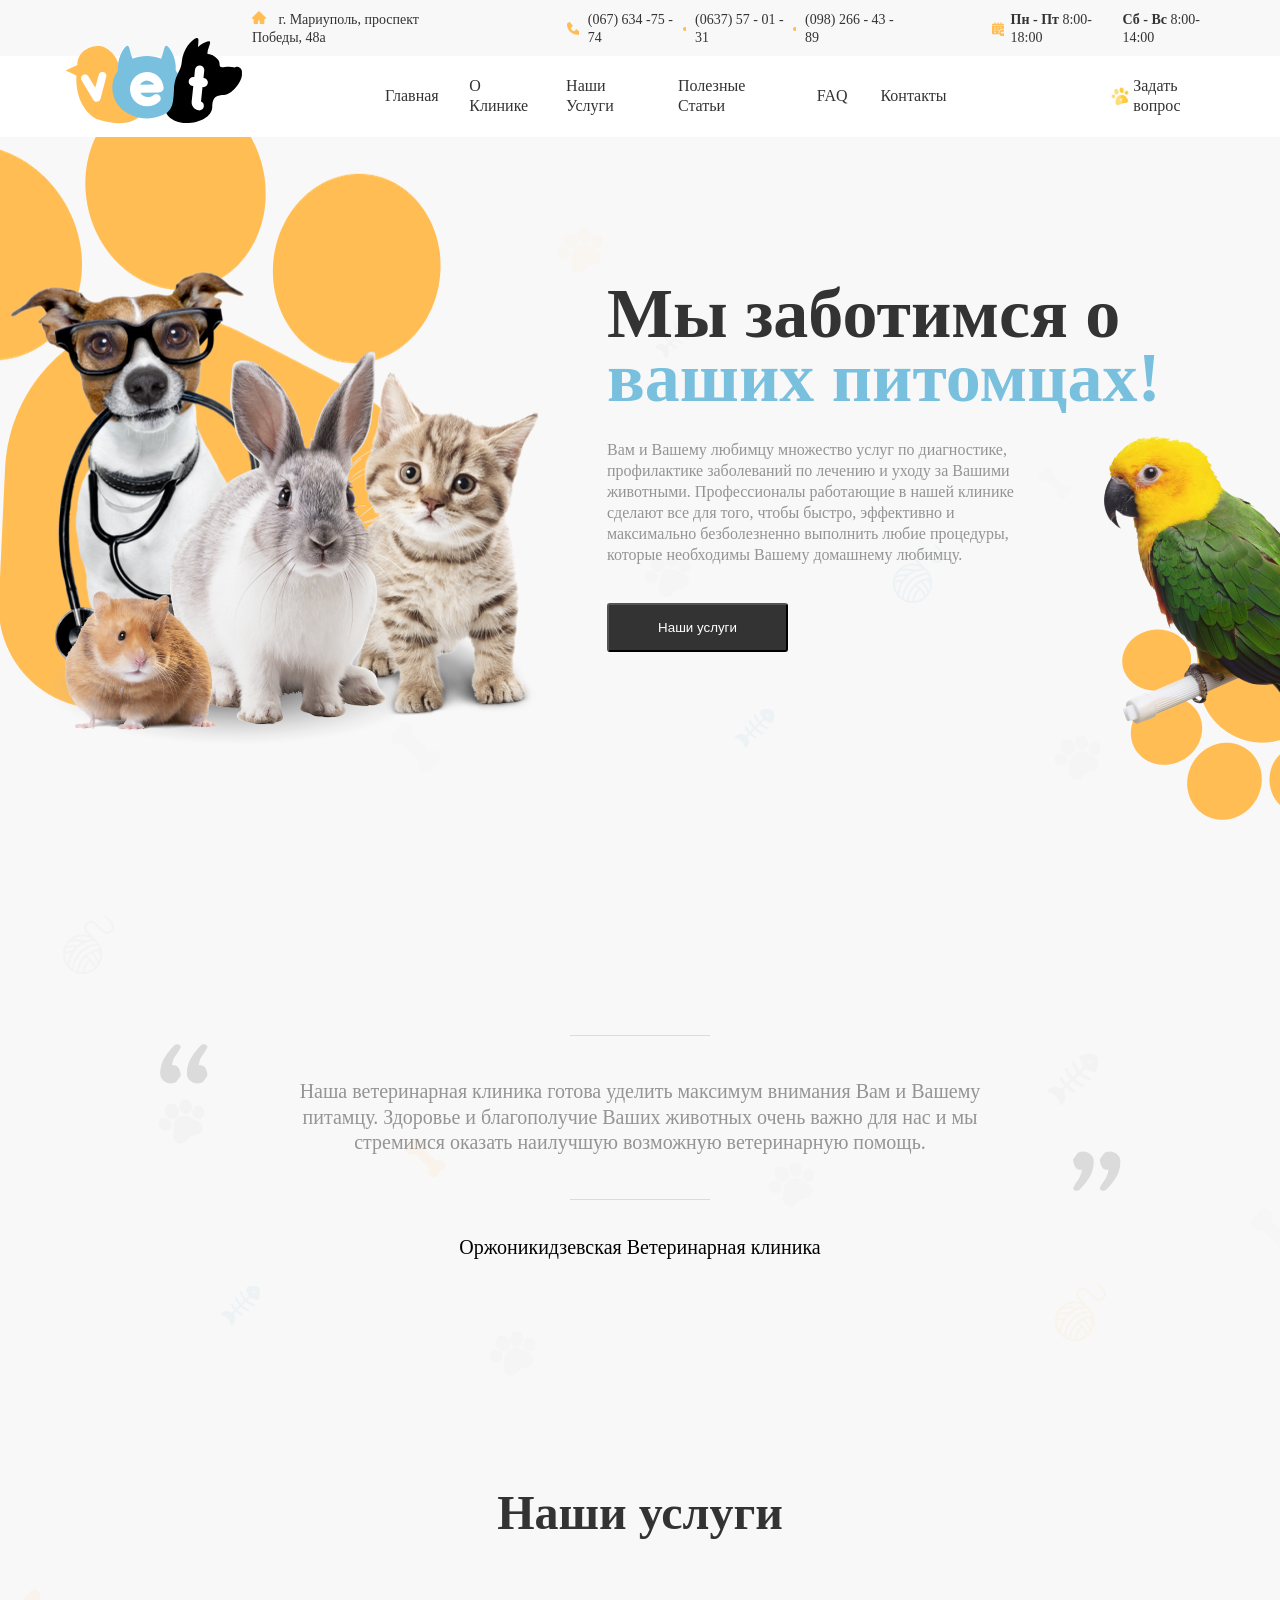
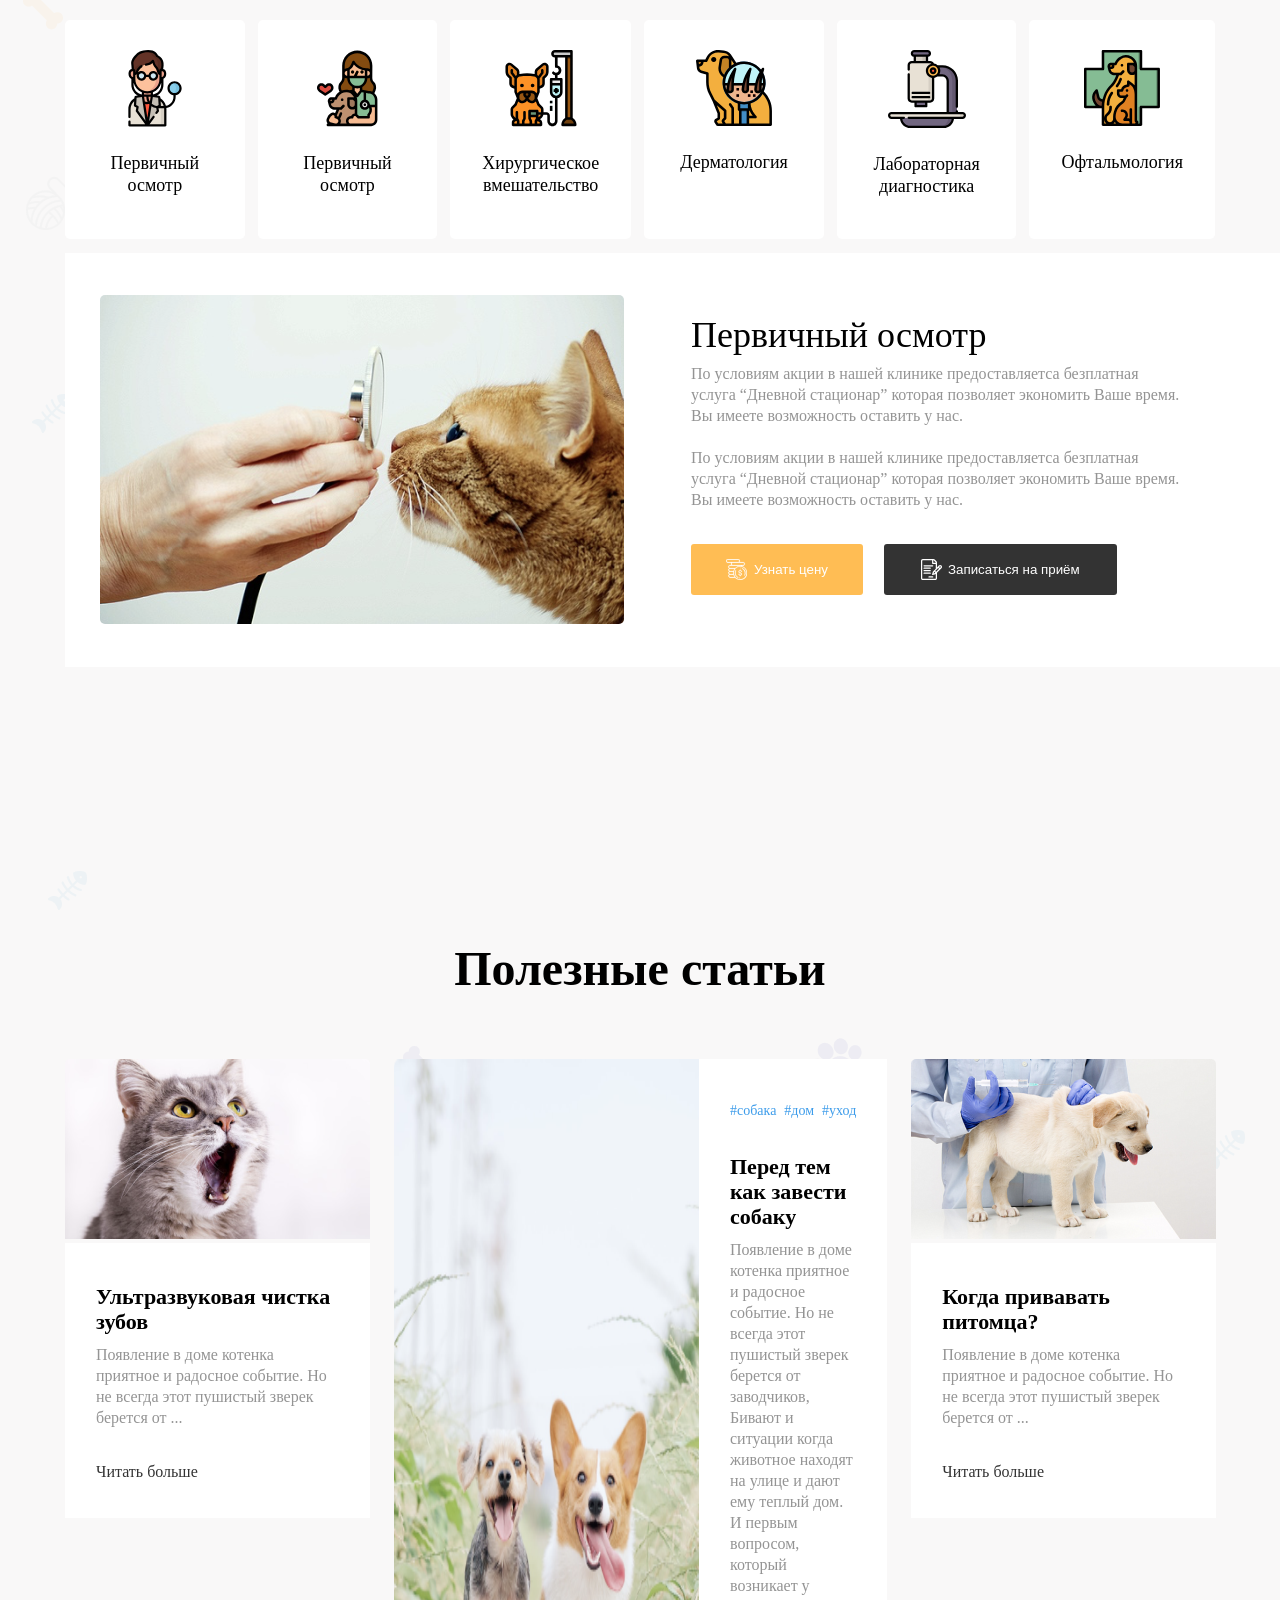
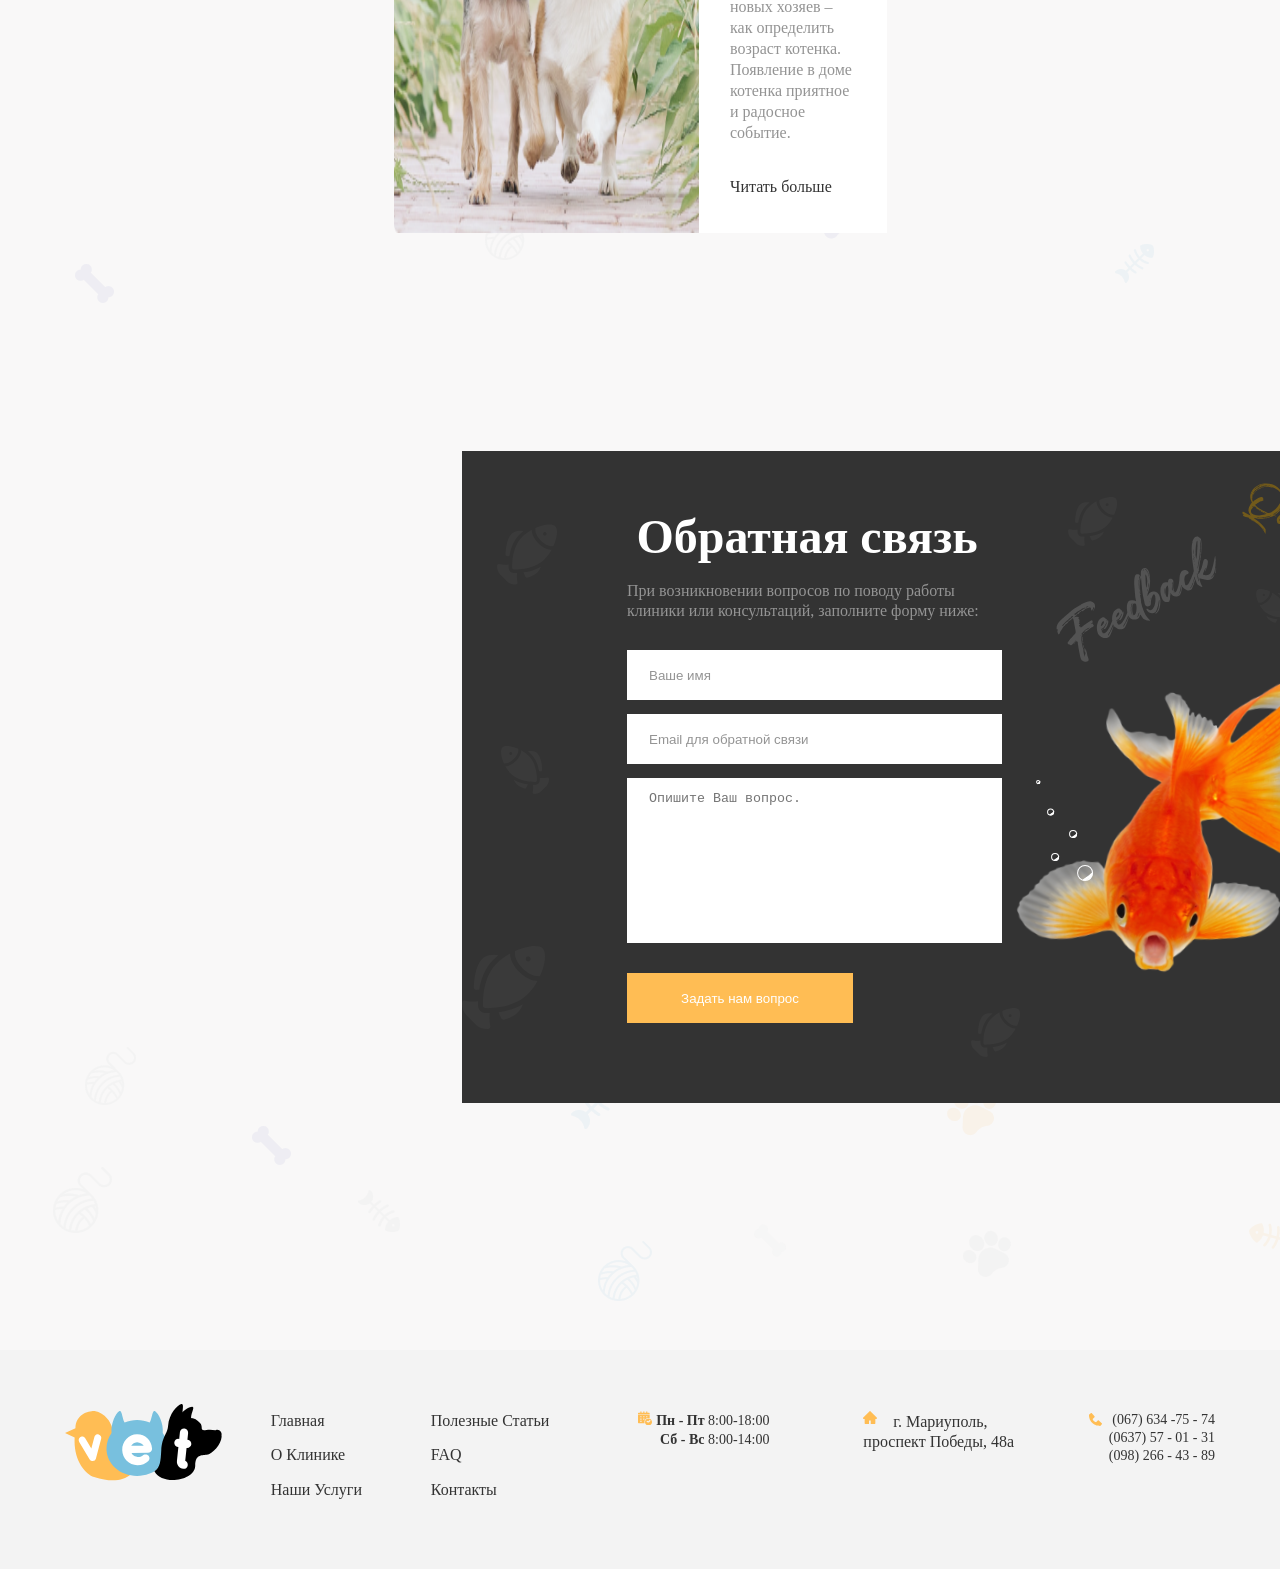
==== commit 01ad4c58: "nimadir ozgardi" ====
--- a/index.html
+++ b/index.html
@@ -169,71 +169,7 @@
         </section>
 
 
-        git branch -M main
-        git push -u origin main
-        git branch -M main
-        git push -u origin main
-
-        GitHub’ga loyiha yuklash juda oson! Quyida qadam-baqadam tushuntirib beraman:
-
-        1. GitHub’da Repository Yaratish
-        GitHub hisobingizga kiring.
-        Yuqoridagi "+" belgisini bosing va **"New repository"**ni tanlang.
-        Quyidagilarni to‘ldiring:
-        Repository name: Loyihangiz nomini kiriting.
-        Description: (ixtiyoriy) qisqacha tavsif yozing.
-        Public yoki Private: Loyiha ochiq (Public) yoki shaxsiy (Private) bo‘lishini tanlang.
-        Initialize this repository with a README: Belgilangan bo‘lsa, README fayli qo‘shiladi.
-        "Create repository" tugmasini bosing.
-        2. Git Dasturini O‘rnatish (agar hali o‘rnatilmagan bo‘lsa)
-        Kompyuteringizga Git o‘rnatishingiz kerak:
-        
-        Git yuklab olish
-        O‘rnatgandan so‘ng, terminal yoki komandalar qatori orqali ishlashingiz mumkin.
-        
-        3. Loyihani Git orqali GitHub’ga yuklash
-        Terminalni oching va quyidagi buyruqlarni bajaring:
-        
-        1. Mahalliy loyihangizga o‘ting
-        bash
-        Copy
-        Edit
-        cd /loyiha_joylashgan_jild
-        2. Git repositoryni boshlash
-        bash
-        Copy
-        Edit
-        git init
-        3. O‘zgarishlarni qo‘shish
-        Barcha fayllarni qo‘shish uchun:
-        
-        bash
-        Copy
-        Edit
-        git add .
-        4. Commit qilish
-        Loyihangizni saqlash uchun commit yozing:
-        
-        bash
-        Copy
-        Edit
-        git commit -m "Birinchi commit"
-        5. Ulanishni o‘rnatish
-        GitHub repository’sini mahalliy loyihangiz bilan ulash:
-        
-        bash
-        Copy
-        Edit
-        git remote add origin https://github.com/username/repository_name.git
-        Bu yerda username – sizning GitHub login nomingiz, repository_name – yaratgan repository nomingiz.
-        
-        6. Yuklash (Push qilish)
-        Fayllarni GitHub’ga yuklash uchun:
-        
-        bash
-        Copy
-        Edit
-        git branch -M main                
+    
 
         <section class="about__animals">
            <div class="container">
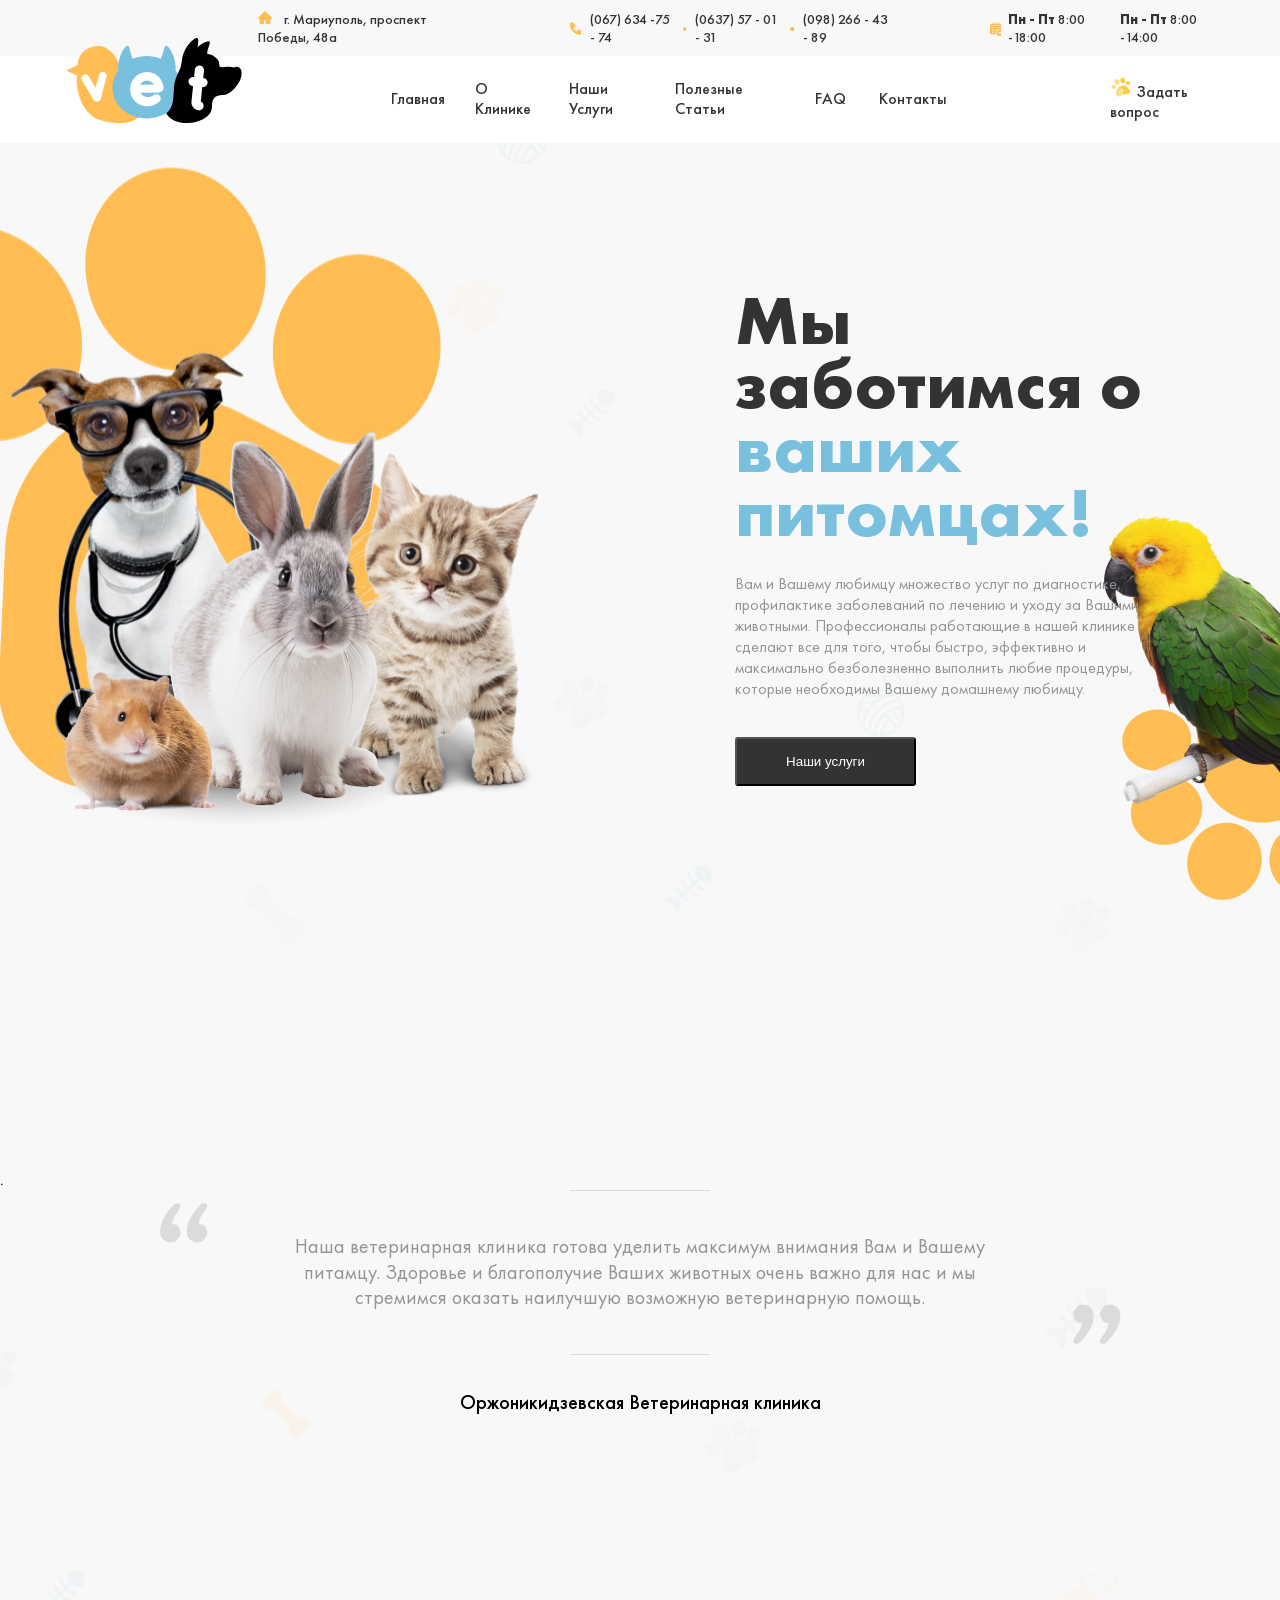
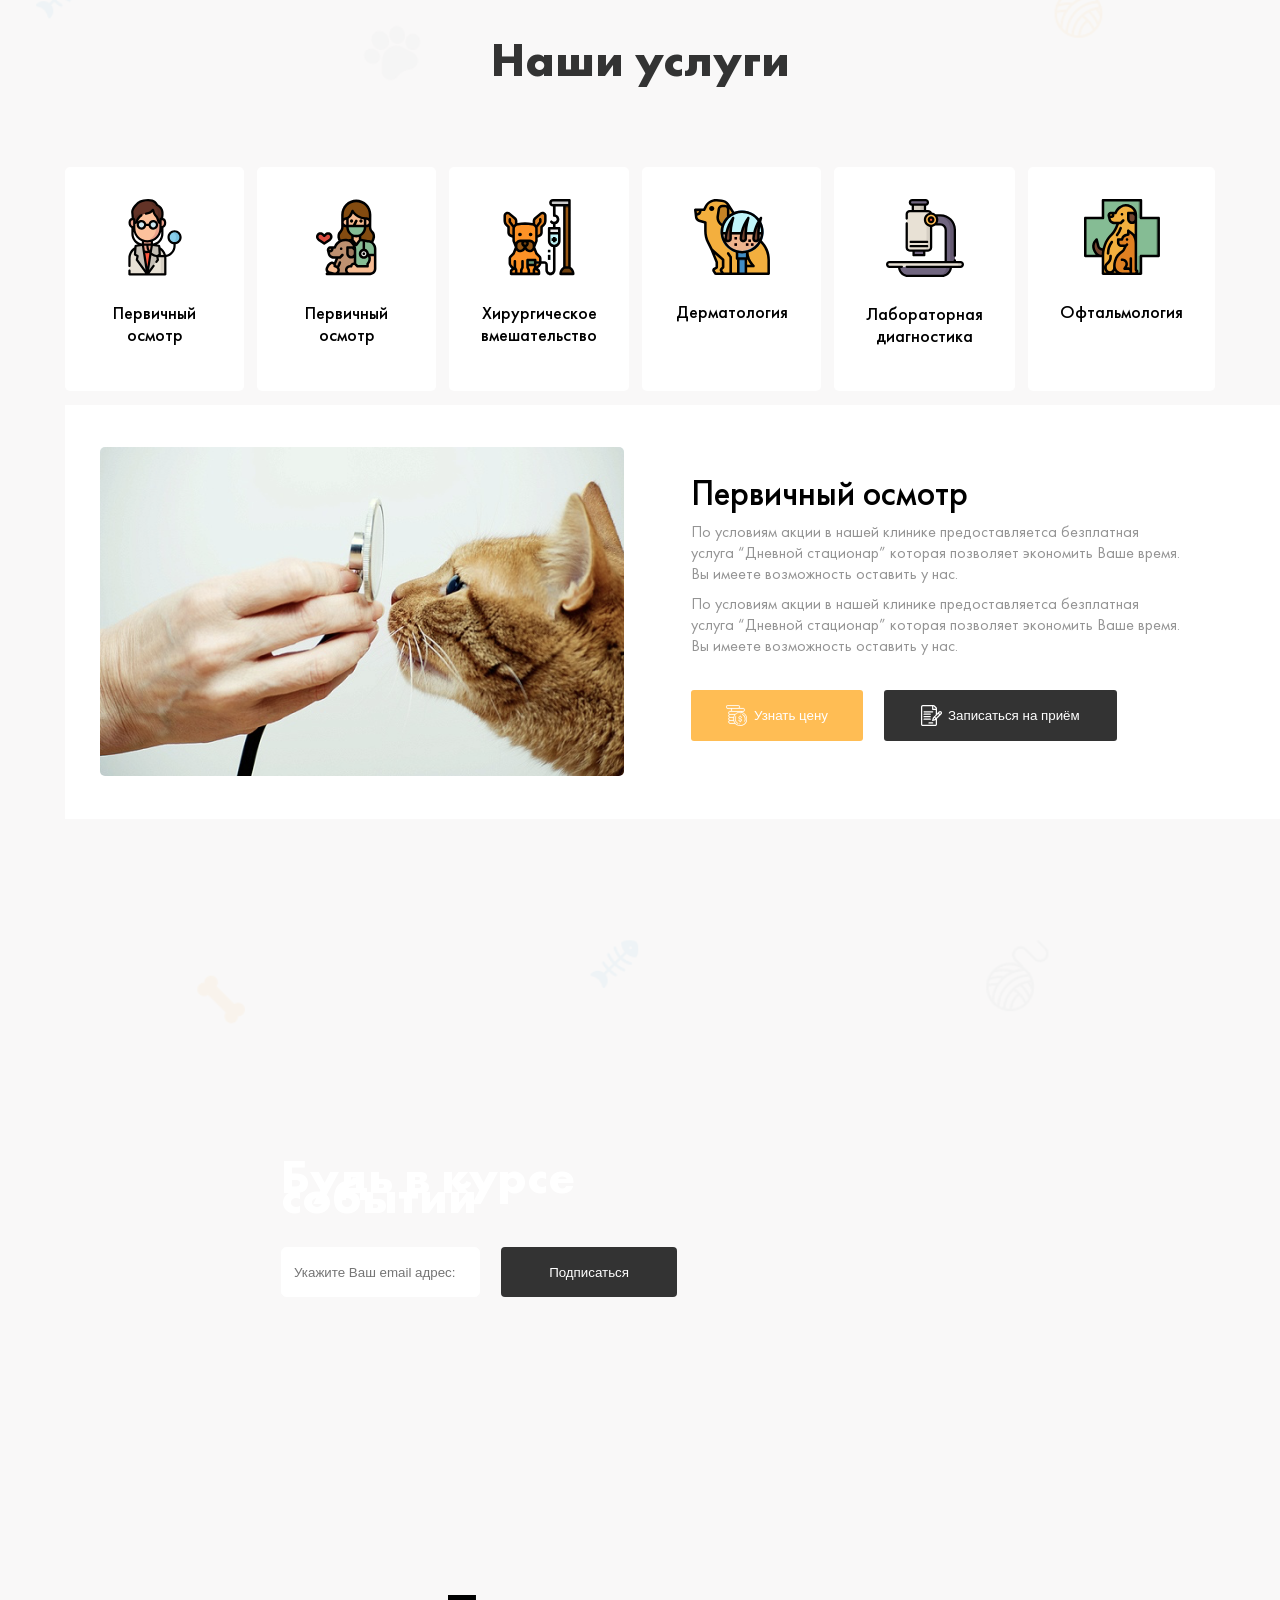
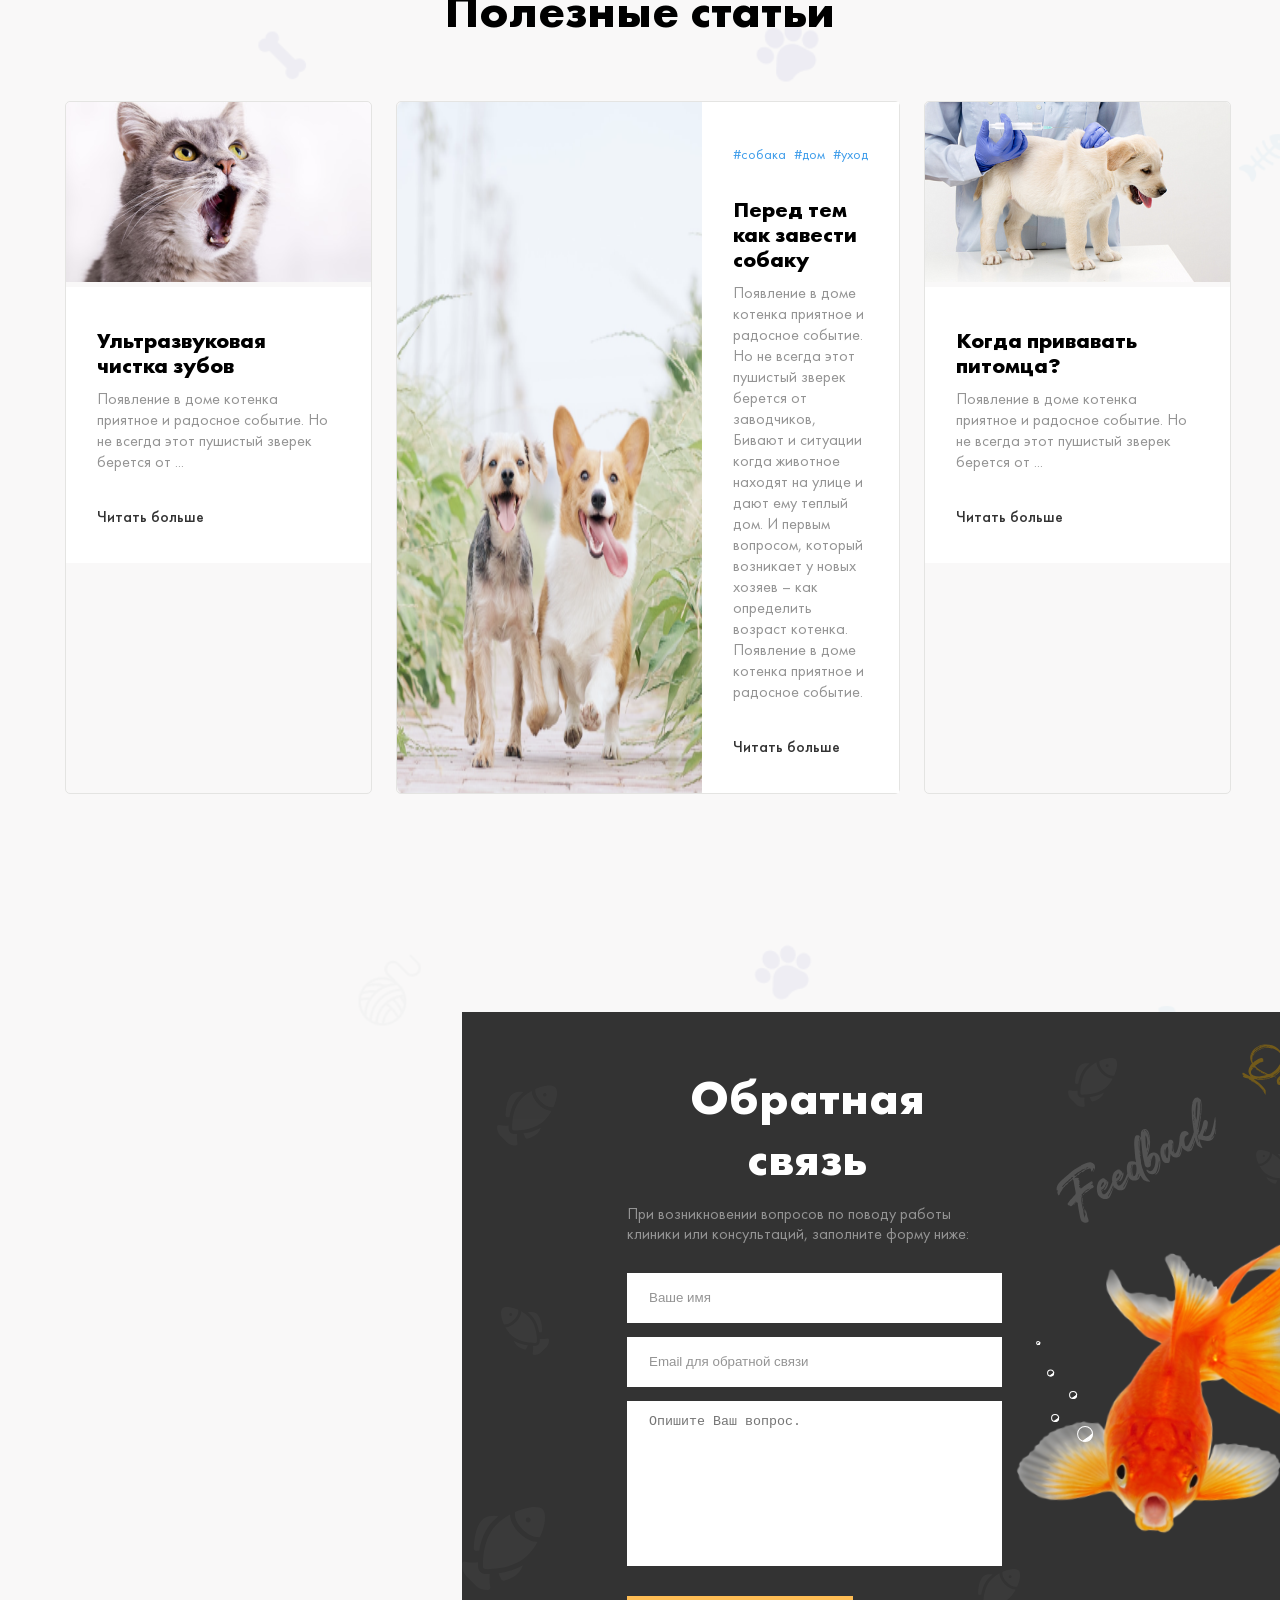
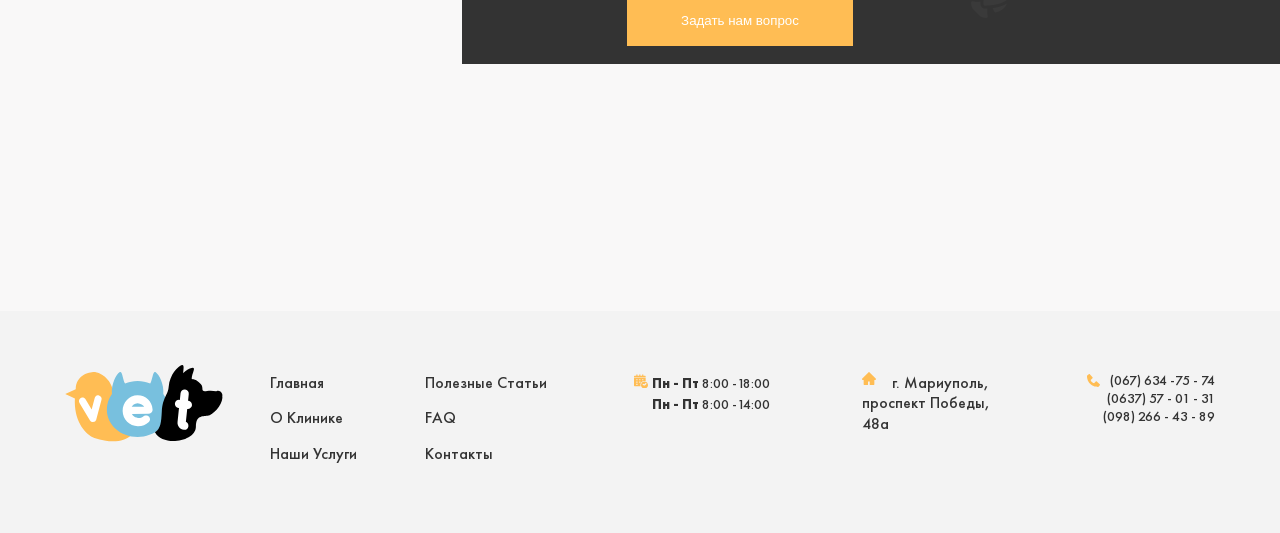
==== commit 21421e48: "Proyektga yangi o'zgartirishlar kiritildi" ====
--- a/index.html
+++ b/index.html
@@ -11,32 +11,32 @@
 </head>
 
 <body>
-
-    <header class="header-section header">
+    <header class="header">
         <div class="header-topbox">
             <div class="container">
                 <div class="header__top">
                     <address class="address header__address">
                         г. Мариуполь, проспект Победы, 48a
                     </address>
-                    <ul class="header__top__contact__list">
-                        <li class="contact__list__item"><a href="tel:0676347574" class="contact__list__link">
+                    <ul class="header__top__contacts">
+                        <li class="header__top__contact-item"><a href="tel:0676347574" class="contact__list__link">
                                 (067) 634 -75 - 74
                             </a></li>
-                        <li class="contact__list__item"><a href="tel:0637570131" class="contact__list__link">(0637) 57 -
+                        <li class="header__top__contact-item"><a href="tel:0637570131" class="contact__list__link">(0637) 57 -
                                 01 - 31</a></li>
-                        <li class="contact__list__item"><a href="tel:098 2664389" class="contact__list__link">(098) 266
+                        <li class="header__top__contact-item"><a href="tel:0982664389" class="contact__list__link">(098) 266
                                 - 43 - 89</a></li>
                     </ul>
-                    <ol class="header__top__time__list">
-                        <li class="time__list__item">
+                    <ol class="header__top__hours">
+                        <li class="header__top__time-item">
                             <a href="#" class="time__list__link">
-                                <strong>Пн - Пт </strong><time datetime="08:00-18:00">8:00-18:00</time>
+                                <strong>Пн - Пт </strong><time datetime="08:00">8:00</time>
+                                <time datetime="18:00">-18:00</time>
                             </a>
                         </li>
-                        <li class="time__list__item"><a href="#" class="time__list__link">
-
-                                <strong>Сб - Вс </strong> <time datetime="08:00-14:00">8:00-14:00</time>
+                        <li class="header__top__time-item"><a href="#" class="time__list__link">
+                                <strong>Пн - Пт </strong><time datetime="08:00">8:00</time>
+                                <time datetime="14:00">-14:00</time>
 
                             </a></li>
                     </ol>
@@ -47,16 +47,17 @@
             <div class="container">
                 <div class="header__bottom">
                     <a href="./index.html" class="header__logo__link"><img src="./images/logo.svg" alt="logo img"
-                            class="header__logo" width="177.55px" height="86.23px"></a>
+                            class="header__logo" width="178" height="86"></a>
                     <ul class="header__bottom__navlist">
-                        <li class="navlist__item active"><a href="#" class="navlist__item__link ">Главная</a></li>
+                        <li class="navlist__item"><a href="#" class="navlist__item__link ">Главная</a></li>
                         <li class="navlist__item"><a href="#" class="navlist__item__link">О Клинике</a></li>
                         <li class="navlist__item"><a href="#" class="navlist__item__link">Наши Услуги</a></li>
                         <li class="navlist__item"><a href="#" class="navlist__item__link">Полезные Статьи</a></li>
                         <li class="navlist__item"><a href="#" class="navlist__item__link">FAQ</a></li>
                         <li class="navlist__item"><a href="#" class="navlist__item__link">Контакты</a></li>
                     </ul>
-                    <a href="#" class="header__bottom__ask">Задать вопрос</a>
+                    <div class="header__bottom__ask"><a href="#" class="header__bottom__ask__link">Задать вопрос</a>
+                    </div>
                 </div>
             </div>
         </div>
@@ -65,8 +66,7 @@
     <main class="main">
         <section class="main-section">
             <div class="container">
-
-                <div class="main-box">
+                <div class="main__box">
                     <div class="main-info">
                         <h1 class="main__info__title">Мы заботимся о <span>ваших питомцах!</span></h1>
                         <div class="main__info__text text">
@@ -78,32 +78,35 @@
                                 необходимы
                                 Вашему домашнему любимцу.</p>
                         </div>
-                        <button class="button our__services__button">
+                        <button class="button main__info__services-button">
                             Наши услуги
                         </button>
                     </div>
                 </div>
-            </div>
-        </section>
-        <section class="aside-section">
-            <aside class="aside">
-                <div class="container">
-                    <div class="line"></div>
-                    <div class="quotation-box">
-                        <blockquote class="quotation-text">
-                            Наша ветеринарная клиника готова уделить максимум внимания Вам и Вашему питамцу. Здоровье и
-                            благополучие Ваших животных очень важно для нас и мы стремимся оказать наилучшую возможную
-                            ветеринарную помощь.
-                        </blockquote>
-                    </div>
-                    <div class="line"></div>
-                    <div class="cite-box">
-                        <cite class="cite">Оржоникидзевская Ветеринарная клиника</cite>
-                    </div>
-                </div>
-            </aside>
-
-        </section>
+            </div>.
+        </section>
+
+
+
+
+        <aside class="asides">
+            <div class="container">
+                <div class="line"></div>
+                <div class="quotation-box">
+                    <blockquote class="quotation-text">
+                        Наша ветеринарная клиника готова уделить максимум внимания Вам и Вашему питамцу. Здоровье и
+                        благополучие Ваших животных очень важно для нас и мы стремимся оказать наилучшую возможную
+                        ветеринарную помощь.
+                    </blockquote>
+                </div>
+                <div class="line"></div>
+
+                <cite class="cite">Оржоникидзевская Ветеринарная клиника</cite>
+
+            </div>
+        </aside>
+
+
 
 
         <section class="services-section">
@@ -113,37 +116,36 @@
                     <li class="services__list__item">
                         <img src="./images/see-doctor.svg" alt="see doctor image" class="services__list__image"
                             width="54" height="77">
-                        <h3 class="service__list__item__title">Первичный осмотр</h3>
+                        <h3 class="services__list__item__title">Первичный осмотр</h3>
                     </li>
                     <li class="services__list__item">
                         <img src="./images/medic-check.svg" alt="medic check image" class="services__list__image"
                             width="61" height="77">
-                        <h3 class="service__list__item__title">Первичный осмотр</h3>
+                        <h3 class="services__list__item__title">Первичный осмотр</h3>
                     </li>
                     <li class="services__list__item">
                         <img src="./images/filled_outline.svg" alt="filled outline" class="services__list__image"
                             width="72" height="77">
-                        <h3 class="service__list__item__title">Хирургическое вмешательство</h3>
+                        <h3 class="services__list__item__title">Хирургическое вмешательство</h3>
                     </li>
 
                     <li class="services__list__item">
                         <img src="./images/dermatologiya.svg" alt="see doctor image" class="services__list__image"
                             width="76" height="76">
-                        <h3 class="service__list__item__title">Дерматология</h3>
+                        <h3 class="services__list__item__title">Дерматология</h3>
                     </li>
 
                     <li class="services__list__item">
                         <img src="./images/labaratoriya.svg" alt="see doctor image" class="services__list__image"
                             width="78" height="78">
-                        <h3 class="service__list__item__title">Лабораторная диагностика</h3>
+                        <h3 class="services__list__item__title">Лабораторная диагностика</h3>
                     </li>
                     <li class="services__list__item">
                         <img src="./images/oftalmologiya.svg" alt="see doctor image" class="services__list__image"
                             width="76" height="76">
-                        <h3 class="service__list__item__title">Офтальмология</h3>
+                        <h3 class="services__list__item__title">Офтальмология</h3>
                     </li>
                 </ul>
-
 
 
                 <div class="fist-check">
@@ -152,10 +154,13 @@
                         <h2 class="check__info__title">
                             Первичный осмотр
                         </h2>
-                        <p class="check__info__text text">
+                        <p class="check__info__text text --textone">
+
                             По условиям акции в нашей клинике предоставляетса безплатная услуга “Дневной стационар”
-                            которая позволяет экономить Ваше время. Вы имеете возможность оставить у нас. <br>
-                            <br>
+                            которая позволяет экономить Ваше время. Вы имеете возможность оставить у нас.
+                        </p>
+                        <p class="check__info__text text --texttwo">
+
                             По условиям акции в нашей клинике предоставляетса безплатная услуга “Дневной стационар”
                             которая позволяет экономить Ваше время. Вы имеете возможность оставить у нас.
                         </p>
@@ -168,89 +173,114 @@
             </div>
         </section>
 
-
-    
+        <section class="signup-section">
+            <div class="container">
+                <div class="signup-content">
+                    <h2 class="signup__title">Будь в курсе событий</h2>
+                    <form action="https://echo.htmlacademy.ru" class="signup__form" id="newsletterForm" method="post">
+                        <input type="email" id="email" name="email" class="signup__input__email"
+                            placeholder="Укажите Ваш email адрес:" required>
+                        <button type="submit" class=" button signup__button">Подписаться</button>
+                    </form>
+
+                </div>
+            </div>
+        </section>
+
+
 
         <section class="about__animals">
-           <div class="container">
-            <h2 class="animals__title">Полезные статьи</h2>
-            <ol class="animals__list">
-                <li class="animals__list__item"><img src="./images/openmouse__cat.png" alt="open mouse cat" class="animal-img">
-                    <div class="animalslist__iteminfo">
-                    <h3 class="animalslist__itemtitle">
-                        Ультразвуковая чистка зубов
-                    </h3>
-                    <p class="animalslist__itemtext text">Появление в доме котенка приятное и радосное событие. Но не всегда этот пушистый зверек берется от ...</p>
-                    <a href="#" class="animalslist__itemlink">Читать больше</a></div>
-                </li>
-                
-                <li class="animals__list__item animals__list__item2"><img src="./images/twodog.png" alt="two dog img" class="animal-img">
-                 <div class="animalslist__iteminfo">
-                    <ul class="linklist">
-                        <li class="linklist__item"> <a href="#" class="linklist__itemlink">#собака</a></li>
-                        <li class="linklist__item"> <a href="#" class="linklist__itemlink">#дом</a></li>
-                        <li class="linklist__item"> <a href="#" class="linklist__itemlink">#уход</a></li>
-                       </ul>
-                        <h3 class="animalslist__itemtitle">
-                            Перед тем как завести собаку
-                        </h3>
-                        <p class="animalslist__itemtext text">Появление в доме котенка приятное и радосное событие. Но не всегда этот пушистый зверек берется от заводчиков, Бивают и ситуации когда животное находят на улице и дают ему теплый дом. И первым вопросом, который возникает у новых хозяев – как определить возраст котенка. Появление в доме котенка приятное и радосное событие.</p>
-                        <a href="#" class="animalslist__itemlink">Читать больше</a>
-                 </div>
-                </li>
-
-
-                <li class="animals__list__item"><img src="./images/puppy.png" alt="little puppy" class="animal-img">
-                    <div class="animalslist__iteminfo">
-                    <h3 class="animalslist__itemtitle">
-                        Когда привавать питомца?                    </h3>
-                    <p class="animalslist__itemtext text">Появление в доме котенка приятное и радосное событие. Но не всегда этот пушистый зверек берется от ...</p>
-                    <a href="#" class="animalslist__itemlink">Читать больше</a></div>
-                </li>
-            </ol>
-           </div>
-        </section>
-
-        <section class="map-section">
-        
-                <div class="map-wrapper">
-                    <iframe src="https://yandex.uz/map-widget/v1/?ll=69.278268%2C41.344172&mode=search&ol=geo&ouri=ymapsbm1%3A%2F%2Fgeo%3Fdata%3DCgoxNTIyNDkyOTQyEilPyrt6YmVraXN0b24sIFRvc2hrZW50LCBJZnRpeG9yIGtvyrtjaGFzaSIKDbmNikIVBWIlQg%2C%2C&utm_campaign=desktop&utm_medium=search&utm_source=maps&z=14.57" width="462" height="652"></iframe>
-                    <div class="map-background"> <div class="container">
-                <div class="contact-part">
-                    <h2 class="contact-title">Обратная связь</h2>
-                  <div class="contact-paragraph"><p >При возникновении вопросов по поводу работы клиники или консультаций, заполните форму ниже:</p></div>  
-                    <form class="contact-form" action="https://echo.htmlacademy.ru" method="post">
-                        <input class="name-input" type="text" name="name" placeholder="Ваше имя" required>
-                        <input type="input-email" name="email" placeholder="Email для обратной связи" required>
-                        <textarea class="text-area" name="message" placeholder="Опишите Ваш вопрос." rows="4" required></textarea>
-                        <button class="question" type="submit">Задать нам вопрос</button>
-                    </form>
-                    <div id="message"></div>
-                </div>
-            </div></div>
-               
-            </div>
-        </section>
-
-
-
-
-
+            <div class="container">
+                <h2 class="animals__title">Полезные статьи</h2>
+                <ol class="animals__list">
+                    <li class="animals__list__item"><img src="./images/openmouse__cat.png" alt="open mouse cat"
+                            class="animal-img">
+                        <div class="animalslist__iteminfo">
+                            <h3 class="animalslist__itemtitle">
+                                Ультразвуковая чистка зубов
+                            </h3>
+                            <p class="animalslist__itemtext text">Появление в доме котенка приятное и радосное событие.
+                                Но не всегда этот пушистый зверек берется от ...</p>
+                            <a href="#" class="animalslist__itemlink">Читать больше</a>
+                        </div>
+                    </li>
+
+                    <li class="animals__list__item animals__list__item2"><img src="./images/twodog.png"
+                            alt="two dog img" class="animal-img">
+                        <div class="animalslist__iteminfo">
+                            <ul class="linklist">
+                                <li class="linklist__item"> <a href="#" class="linklist__itemlink">#собака</a></li>
+                                <li class="linklist__item"> <a href="#" class="linklist__itemlink">#дом</a></li>
+                                <li class="linklist__item"> <a href="#" class="linklist__itemlink">#уход</a></li>
+                            </ul>
+                            <h3 class="animalslist__itemtitle">
+                                Перед тем как завести собаку
+                            </h3>
+                            <p class="animalslist__itemtext text">Появление в доме котенка приятное и радосное событие.
+                                Но не всегда этот пушистый зверек берется от заводчиков, Бивают и ситуации когда
+                                животное находят на улице и дают ему теплый дом. И первым вопросом, который возникает у
+                                новых хозяев – как определить возраст котенка. Появление в доме котенка приятное и
+                                радосное событие.</p>
+                            <a href="#" class="animalslist__itemlink">Читать больше</a>
+                        </div>
+                    </li>
+
+
+                    <li class="animals__list__item"><img src="./images/puppy.png" alt="little puppy" class="animal-img">
+                        <div class="animalslist__iteminfo">
+                            <h3 class="animalslist__itemtitle">
+                                Когда привавать питомца? </h3>
+                            <p class="animalslist__itemtext text">Появление в доме котенка приятное и радосное событие.
+                                Но не всегда этот пушистый зверек берется от ...</p>
+                            <a href="#" class="animalslist__itemlink">Читать больше</a>
+                        </div>
+                    </li>
+                </ol>
+            </div>
+        </section>
+
+
+        <section class="map__section">
+
+            <div class="map__wrapper">
+                <iframe
+                    src="https://yandex.uz/map-widget/v1/?ll=69.278268%2C41.344172&mode=search&ol=geo&ouri=ymapsbm1%3A%2F%2Fgeo%3Fdata%3DCgoxNTIyNDkyOTQyEilPyrt6YmVraXN0b24sIFRvc2hrZW50LCBJZnRpeG9yIGtvyrtjaGFzaSIKDbmNikIVBWIlQg%2C%2C&utm_campaign=desktop&utm_medium=search&utm_source=maps&z=14.57"
+                    width="462" height="652"></iframe>
+                <div class="map__background">
+                    <div class="container">
+                        <div class="map__contact">
+                            <h2 class="map__contact__title">Обратная связь</h2>
+                            <div class="map__contact__paragraph">
+                                <p>При возникновении вопросов по поводу работы клиники или консультаций, заполните форму
+                                    ниже:</p>
+                            </div>
+                            <form class="map__contact__form" action="https://echo.htmlacademy.ru" method="post">
+                                <input class="name__input" type="text" name="name" placeholder="Ваше имя" required>
+                                <input type="email" name="email__input" placeholder="Email для обратной связи" required>
+                                <textarea class="text__area" name="message" placeholder="Опишите Ваш вопрос." rows="4"
+                                    required></textarea>
+                                <button class="map__contact__button" type="submit">Задать нам вопрос</button>
+                            </form>
+                            <div id="message"></div>
+                        </div>
+                    </div>
+                </div>
+
+            </div>
+        </section>
 
 
 
     </main>
 
-
-<!----------------------------------Footer section--------------------------------------->
 
     <footer class="footer">
         <div class="container">
             <ul class="footer__list">
-                <li class="footerlist__item"> 
-                    <a href="./index.html" class="footer__logo__link"><img
-                            src="./images/logo.svg" alt="footer logo image" widt="158" height="76.74"
-                            class="footer__logo__img"></a></li>
+                <li class="footerlist__item">
+                    <a href="./index.html" class="footer__logo__link"><img src="./images/logo.svg"
+                            alt="footer logo image" width="158" height="77" class="footer__logo__img"></a>
+                </li>
                 <li class="footerlist__item footer__navone">
                     <ul class="footernav">
                         <li class="footernav__item"><a href="#" class="navlist__item__link">Главная</a></li>
@@ -269,29 +299,34 @@
                     <ol class="footer__time__list">
                         <li class="footer__timelist__item">
                             <a href="#" class="footer__timelist__link">
-                                <strong>Пн - Пт </strong><time datetime="08:00-18:00">8:00-18:00</time>
+                                <strong>Пн - Пт </strong><time datetime="08:00">8:00</time>
+                                <time datetime="18:00">-18:00</time>
                             </a>
                         </li>
                         <li class="footer__timelist__item">
                             <a href="#" class="footer__timelist__link">
-                                <strong>Сб - Вс </strong> <time datetime="08:00-14:00">8:00-14:00</time>
+                                <strong>Пн - Пт </strong><time datetime="08:00">8:00</time>
+                                <time datetime="14:00">-14:00</time>
+
                             </a>
                         </li>
                     </ol>
                 </li>
                 <li class="footerlist__item foooterlist__addressitem">
-                        <address class="address footer__address">
-                            г. Мариуполь, проспект Победы, 48a
-                        </address>
+                    <address class="address footer__address">
+                        г. Мариуполь, проспект Победы, 48a
+                    </address>
                 </li>
                 <li class="footerlist__item">
                     <ul class="footer__contact__list">
                         <li class="footercontact__listitem"><a href="tel:0676347574" class="footercontact__listlink">
                                 (067) 634 -75 - 74
                             </a></li>
-                        <li class="footercontact__listitem"><a href="tel:0637570131" class="footercontact__listlink">(0637) 57 -
+                        <li class="footercontact__listitem"><a href="tel:0637570131"
+                                class="footercontact__listlink">(0637) 57 -
                                 01 - 31</a></li>
-                        <li class="footercontact__listitem"><a href="tel:098 2664389" class="footercontact__listlink">(098) 266
+                        <li class="footercontact__listitem"><a href="tel:0982664389"
+                                class="footercontact__listlink">(098) 266
                                 - 43 - 89</a></li>
                     </ul>
                 </li>
@@ -299,7 +334,6 @@
         </div>
     </footer>
 
-<!----------------------------------/Footer section--------------------------------------->
 </body>
 
 </html>
--- a/main.css
+++ b/main.css
@@ -1,7 +1,26 @@
 @font-face {
-    font-family: "Futura PT", "Arial", sans-serif;
+    font-display: swap;
+    font-family: "Futura PT";
+    font-style: normal;
+    font-weight: 400;
+    src: url("./fonts/FuturaCyrillicBook.woff2") format("woff2");
+  }
+  
+  @font-face {
+    font-display: swap;
+    font-family: "Futura PT";
+    font-style: normal;
+    font-weight: 500;
     src: url("./fonts/FuturaCyrillicMedium.woff2") format("woff2");
-}
+  }
+  
+  @font-face {
+    font-display: swap;
+    font-family: "Futura PT";
+    font-style: normal;
+    font-weight: 700;
+    src: url("./fonts/FuturaCyrillic-Bold.woff2") format("woff2");
+  }
 
 * {
     margin: 0;
@@ -10,7 +29,7 @@
 }
 
 .container {
-    max-width: 1433px;
+    max-width: 1440px;
     margin: 0 auto;
     padding: 0 65px;
 }
@@ -20,10 +39,20 @@
     font-family: "Future PT";
     background-color: #F9F8F8;
     overflow-x:hidden;
+    font-family: "Futura PT", "Arial", sans-serif;
+    font-weight: 500;
+    background-position: center;
+    background-size: cover;
 }
 
 a {
     text-decoration: none;
+    /* font-size: 16px;
+    font-weight: 500;
+    line-height: 20.51px;
+    text-align: right;
+    color:#333 */
+    
 }
 
 ol,
@@ -38,6 +67,19 @@
     border-radius: 3px;
     cursor: pointer;
 }
+.button:hover{
+    background-color: #FFBD54;
+    color:#333;
+    border:none;
+
+}
+.button:active{
+    background-color: #FFBD54;
+    color:#333;
+    border:none;
+    opacity: 60%;
+
+}
 .address{
     font-style: normal;
     color: #333333;
@@ -62,7 +104,7 @@
 }
 
 
-
+/* header section styes */
 
 .header-topbox {
 
@@ -75,7 +117,7 @@
     width: 100%;
     display: flex;
     gap: 98px;
-    padding: 11px 0 9px 187px;
+    padding: 11px 0 9px 193px;
 }
 
 
@@ -85,73 +127,73 @@
 }
 
 .header__address {
-   
-    
     font-size: 14px;
     line-height: 17.95px;
     margin-right: 8px;
-
-
-}
-
-.header__top__contact__list {
+}
+
+.header__top__contacts {
     display: flex;
     gap: 9px;
 }
 
-.contact__list__item {
-    display: flex;
-    align-items: center;
-}
-
-.contact__list__item::before {
+.header__top__contact-item {
+    display: flex;
+    align-items: center;
+}
+
+.header__top__contact-item::before {
     background-repeat: no-repeat;
     display: inline-block;
     margin-right: 9px;
     content: "";
 }
 
-.contact__list__item:nth-child(1)::before {
-    
+.header__top__contact-item:nth-child(1)::before {
+
     background-image: url("./images/tel_img.svg");
     width: 14px;
     height: 13px;
 }
 
-.contact__list__item:nth-child(2)::before {
+.header__top__contact-item:nth-child(2)::before {
     background-image: url("./images/ellipse.svg");
     width: 4px;
     height: 4px;
 }
 
-.contact__list__item:nth-child(3)::before {
+.header__top__contact-item:nth-child(3)::before {
     background-image: url("./images/ellipse.svg");
     width: 4px;
     height: 4px;
 }
 
 .contact__list__link {
-
     font-size: 14px;
     font-weight: 500;
     line-height: 17.95px;
     color: #333333;
 
-
-}
-
-.header__top__time__list {
+}
+.header__top__contact-item:hover > .contact__list__link{
+    color: #FFBD54;
+}
+.header__top__contact-item:active > .contact__list__link{
+    opacity:60%;
+}
+
+.header__top__hours {
     display: flex;
     gap: 17px;
 
 }
 
-.time__list__item {
-    display: flex;
-    align-items: center;
-}
-
-.time__list__item:nth-child(1)::before {
+.header__top__time-item {
+    display: flex;
+    align-items: center;
+}
+
+.header__top__time-item:nth-child(1)::before {
     background-image: url("./images/calendar.svg");
     background-repeat: no-repeat;
     display: inline-block;
@@ -168,6 +210,8 @@
     color: #333333;
 }
 
+
+
 .header-bottombox {
     background-color: white;
 }
@@ -177,26 +221,32 @@
     align-items: center;
     position: relative;
     padding: 20px 0;
-    width: 100%;
+   
 }
 
 .header__logo__link {
     position: absolute;
     top: -18px;
-
+}
+
+.header__logo:hover{
+    opacity:80%;
+}
+.header__logo:active{
+    opacity:60%;
 }
 
 .header__bottom__navlist {
-    width: 692px;
+    width: 725px;
     display: flex;
     align-items: center;
     justify-content: space-between;
     margin-right: 163px;
-    margin-left: 287px;
+    margin-left: 293px;
 }
 
 .navlist__item__link,
-.header__bottom__ask {
+.header__bottom__ask__link {
     font-size: 16px;
     font-weight: 500;
     line-height: 20.51px;
@@ -206,6 +256,10 @@
 .navlist__item {
     display: flex;
     align-items: center;
+}
+.navlist__item:active > .navlist__item__link{
+    opacity:60%;
+
 }
 
 .navlist__item::before {
@@ -225,12 +279,14 @@
     opacity: 1;
 }
 
+
 .header__bottom__ask {
-    display: flex;
-    align-items: center;
-}
-
-.header__bottom__ask::before {
+    width:129.32px;
+    display: flex;
+    align-items: center;
+}
+
+.header__bottom__ask__link::before {
     display: inline-block;
     background-image: url("./images/petimg.png");
     background-repeat: no-repeat;
@@ -241,6 +297,10 @@
     margin-right: 4px;
 }
 
+
+
+/* Main section styles */
+
 .main-section {
     background-size: 870px 834px, 350px 430px;
     background-image: url("./images/vet_clinic_resized.png"), url("./images/birdd_resized.png");
@@ -248,8 +308,8 @@
     background-position: calc(50% - 504px) calc(50% - 215px), calc(50% + 608px) calc(50% + 65px);
 }
 
-.main-box {
-    padding: 145px 0 290px;
+.main__box {
+    padding: 145px 32px 290px 670px;
     display: flex;
     justify-content: flex-end;
 }
@@ -275,19 +335,17 @@
     margin-bottom: 38px;
 }
 
-.our__services__button {
+.main__info__services-button {
     width: 181px;
     margin-bottom: 93px;
 
 }
-
-.aside {
-    width: 1134px;
+/* Aside section styles */
+.asides{
     margin: 0 auto;
     display: flex;
     align-items: center;
 }
-
 .line {
     width: 140px;
     height: 1px;
@@ -296,7 +354,7 @@
 }
 
 .quotation-box {
-
+ 
     display: flex;
     padding: 43px 105px;
     position: relative;
@@ -313,7 +371,7 @@
 
 .quotation-box::before {
     position: absolute;
-    top: 8px;
+    top: 12px;
     left: 0;
     display: inline-block;
     background-image: url("./images/quoteee.svg");
@@ -328,7 +386,7 @@
 
 .quotation-box::after {
     position: absolute;
-    bottom: 8px;
+    bottom: 10px;
     right: 0;
     display: inline-block;
     background-image: url("./images/quotee.svg");
@@ -359,7 +417,7 @@
 }
 
 .services__title {
-    margin: 64px auto 80px;
+    margin: 56px auto 80px;
     text-align: center;
     font-size: 48px;
     font-weight: 700;
@@ -379,22 +437,27 @@
     background-color: white;
     border-radius: 5px;
     text-align: center;
-    padding: 30px 32px;
-
-}
-
-.services__list__image {
-    margin-bottom: 21px;
-
-}
-
-.service__list__item__title {
+    padding: 32px 32px;
+   
+}
+.services__list__item:hover{
+    opacity: 80%;
+}
+.services__list__item:active{
+    opacity: 60%;
+}
+.services__list__item__title {
     margin-bottom: 12px;
     font-size: 18px;
     font-weight: 500;
     line-height: 22px;
-
-}
+    margin-top: 21px;
+
+}
+
+
+
+
 
 .fist-check {
     width: 1223px;
@@ -414,10 +477,12 @@
     line-height: 20px;
     text-align: left;
     margin-bottom:18px;
-
-  
-}
-.check__info__text{
+  
+}
+.--textone{
+    margin-bottom:9px;
+}
+.--texttwo{
     margin-bottom: 34px;
 }
 
@@ -426,8 +491,8 @@
     gap:21px;
 }
 .button__price{
-        background-color:  #FFBD54;
-        border-radius: 3px;
+    background-color:  #FFBD54;
+    border-radius: 3px;
     padding:15px 35px;
     border: none;
     color:white;
@@ -442,7 +507,15 @@
     background-image: url("./images/money.svg");
     width: 21px;
     height: 21px;
-  
+}
+.button__price:hover{
+    background-color: #333333;
+    color: #FFBD54;
+}
+.button__price:active{
+    background-color: #333333;
+    color: #FFBD54;
+    opacity:60%;
 }
 .registration{
     background-color: #333333;
@@ -465,10 +538,11 @@
   
 }
 
-/* News letter signup section styles */
-
-
-.newsletter-signup {
+
+/*Signup section styles */
+
+
+.signup-section {
     background-image: url("./images/dogblue.svg");
     background-size: contain;
     background-position: center;
@@ -478,7 +552,7 @@
     padding:80px 0 0 0 ;
   }
   
-  .email-input {
+  .signup__input__email {
     padding: 12px;
     border: 1px solid #ccc;
     border-radius: 4px;
@@ -486,7 +560,7 @@
     box-sizing: border-box;
   }
   
-  .email-input:focus {
+  .signup__input__email:focus {
     border-color: orange;
     border-width: 2px;
     color:#333;
@@ -498,7 +572,7 @@
     color: #333;
   }
   
-  .signup-title {
+  .signup__title {
     color: #FFFFFF;
     width: 494px;
     height: 48px;
@@ -509,13 +583,13 @@
   
   }
   
-  .signup-form {
+  .signup__form {
     display: flex; 
     gap:21px;
     align-items: center;
   }
   
-  .email-input {
+  .signup__input__email {
     border-radius: 5px;
     border-color: #fff;
     background-color: #fff;
@@ -524,7 +598,7 @@
     height: 50px;
   }
   
-  .signup-button {
+  .signup__button {
     width: 188px;
     height: 50px;
     border-radius: 3px;
@@ -569,8 +643,19 @@
 
 
 .animals__list__item{
-    border:1px;
-}
+    border: 1px solid #E4E4E2;
+    border-radius: 5px;
+}
+.animals__list__item:hover{
+    border-radius: 5px;
+    box-shadow: 0px 4px 4px 0px #00000040;
+}
+.animals__list__item:hover .animalslist__itemlink{
+    color: #FFBD54;
+
+}
+
+
 .animals__list__item2{
     display: flex;
 }
@@ -610,17 +695,19 @@
    
    color:#333;    
 }
+
 /* Map contact section */
 
-.map-section{
-    display: flex;
+.map__section{
+    display: flex;
+    padding: 109px 0 247px 0;
    
 }
-.map-wrapper{
+.map__wrapper{
     display: flex;
     margin:0 auto;
   }
-  .map-background{
+  .map__background{
     background-color: #333;
     background-image: url("./images/feedback-bg.svg");
     width: 987.86px;
@@ -631,26 +718,18 @@
   }
  
   
-  .map-section{
-    padding: 109px 0 247px 0;
-   }
-  .map-wrapper {
-    display: flex;
-  }
-  .map-section iframe {
+
+  .map__section iframe {
     border: none;
-  }
-  
-  
-  .contact-part {
- 
-   
+  }  
+  .map__contact {
+
     padding: 55px 376px 74px 100px;
   
   }
   
-  .contact-form input,
-  .contact-form textarea {
+  .map__contact__form input,
+  .map__contact__form textarea {
     box-sizing: border-box;
     border: none;
     margin-bottom: 14px;
@@ -665,16 +744,16 @@
     resize: none;
   }
   
-  .contact-form input::placeholder {
+  .map__contact__form input::placeholder {
     color: #949494;
   }
   
-  .contact-form textarea {
+  .map__contact__form textarea {
     width: 375px;
     height: 165px;
   }
   
-  .contact-title {
+  .map__contact__title {
     text-align: center;
     margin-bottom: 14px;
     font-size: 48px;
@@ -684,7 +763,7 @@
     color: #fff;
   }
   
-  .contact-paragraph {
+  .map__contact__paragraph {
     font-size: 16px;
     font-weight: 400;
     line-height: 20px;
@@ -695,7 +774,7 @@
   }
   
   
-  .question {
+  .map__contact__button{
     width: 226px;
     margin-top: 16px;
     height: 50px;
@@ -729,6 +808,15 @@
     gap:14px;
    
 }
+.footernav__item:hover > a{
+    color:#FFBD54;
+
+}
+
+.footernav__item:active > a{
+    opacity: 70%;
+
+}
 .footer__navone{
     margin-right: 20px;
 }
